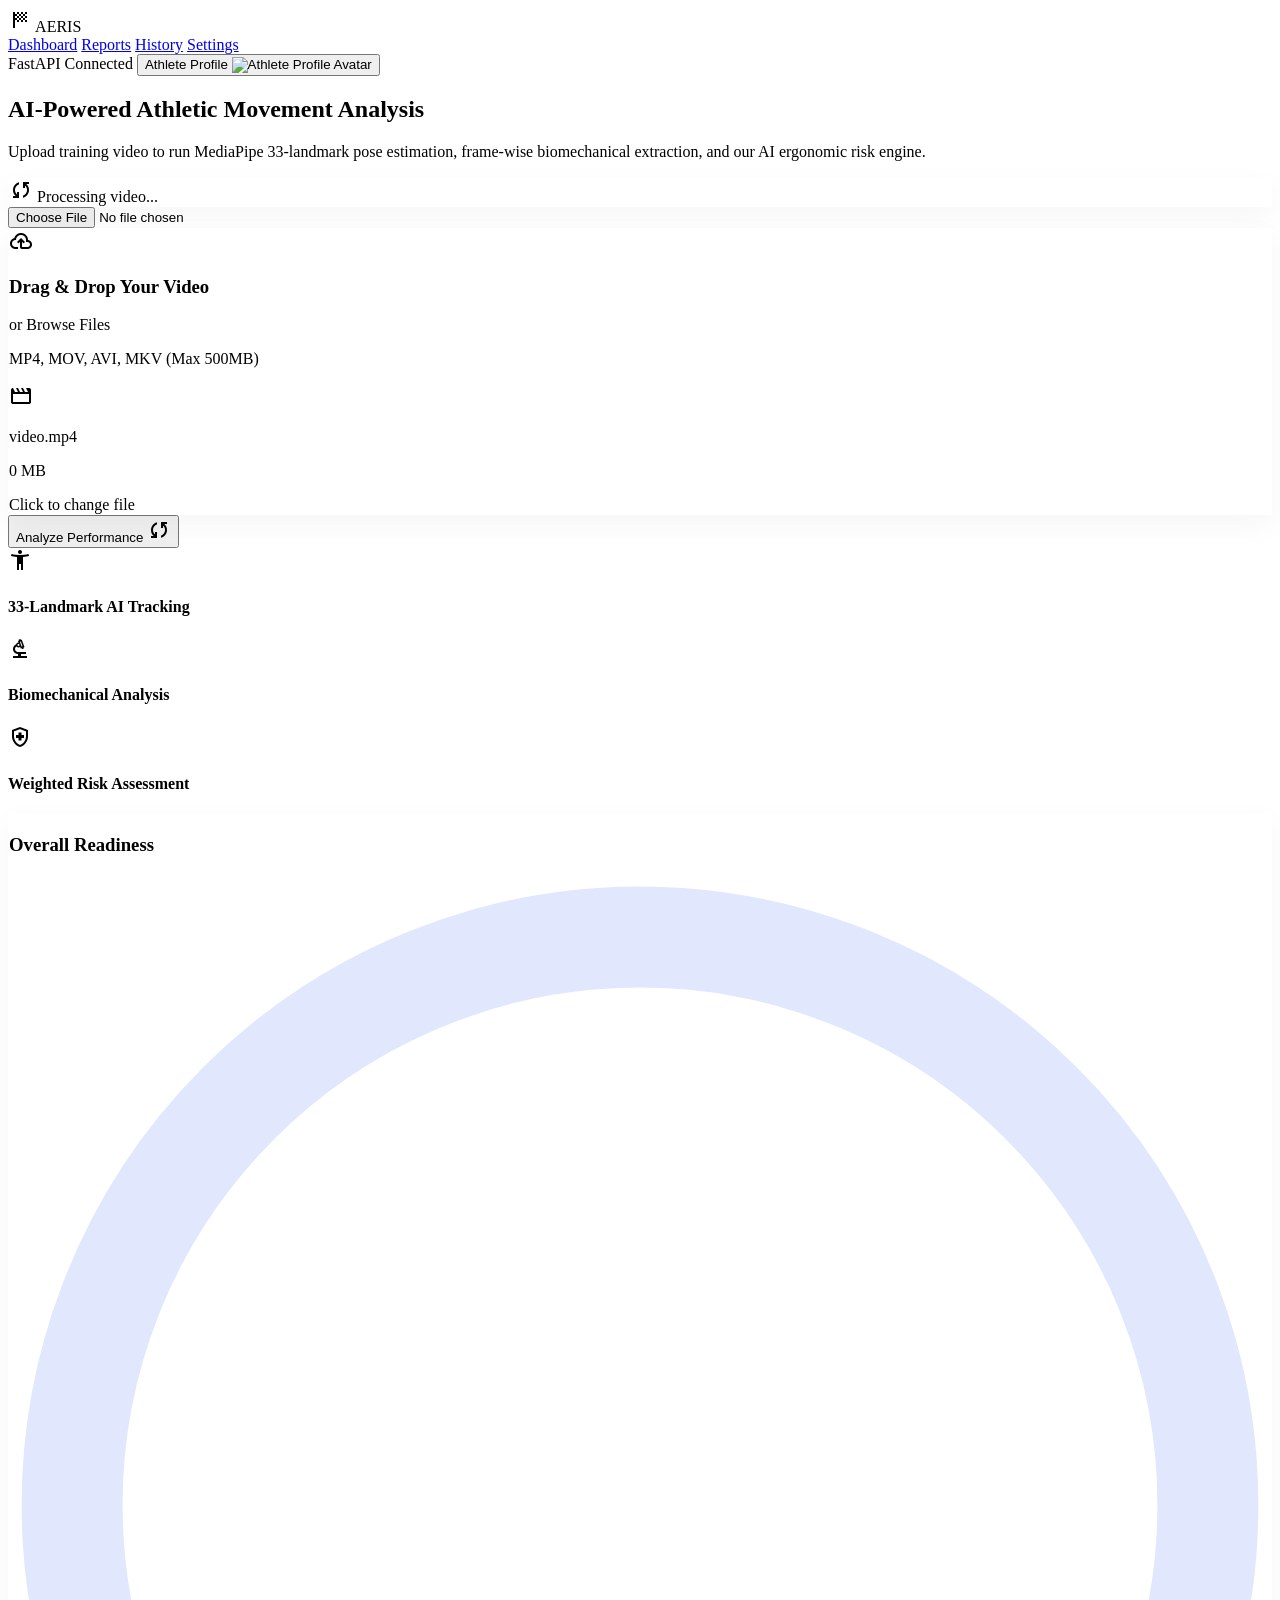
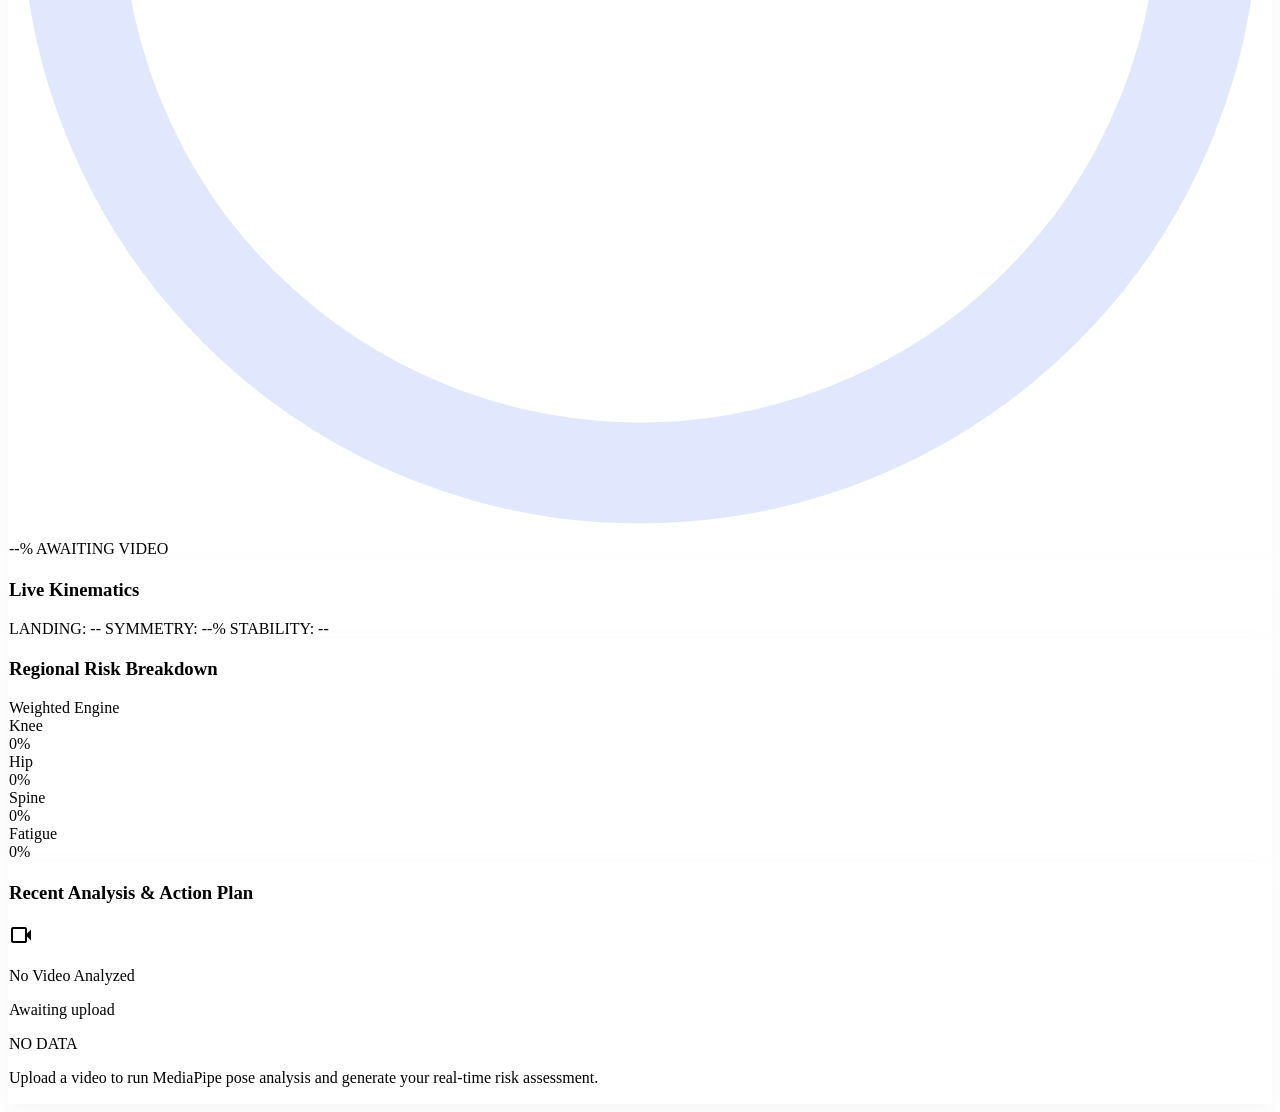
==== frontend/index.html @ d0298083 "Integrated Frontend" ====
<!DOCTYPE html>
<html lang="en">
<head>
    <meta charset="utf-8"/>
    <meta content="width=device-width, initial-scale=1.0" name="viewport"/>
    <title>AERIS | Athlete Performance Dashboard</title>
    <!-- Tailwind CSS with Forms & Container Queries -->
    <script src="https://cdn.tailwindcss.com?plugins=forms,container-queries"></script>
    <!-- Google Fonts: Plus Jakarta Sans & Inter -->
    <link href="https://fonts.googleapis.com/css2?family=Plus+Jakarta+Sans:wght@700;800&family=Inter:wght@400;500;700&display=swap" rel="stylesheet"/>
    <!-- Material Symbols -->
    <link href="https://fonts.googleapis.com/css2?family=Material+Symbols+Outlined:wght,FILL@100..700,0..1&display=swap" rel="stylesheet"/>
    <!-- Custom CSS -->
    <link rel="stylesheet" href="styles.css"/>

    <!-- Tailwind Config with Design System Tokens -->
    <script id="tailwind-config">
        tailwind.config = {
          darkMode: "class",
          theme: {
            extend: {
              "colors": {
                  "on-error-container": "#93000a",
                  "surface-bright": "#f9f9ff",
                  "tertiary-container": "#008644",
                  "on-primary-fixed": "#002109",
                  "on-secondary": "#ffffff",
                  "on-tertiary-fixed-variant": "#005227",
                  "on-primary-container": "#f7fff2",
                  "secondary-fixed-dim": "#4ae176",
                  "error": "#ba1a1a",
                  "tertiary-fixed": "#6dfe9c",
                  "on-secondary-container": "#007432",
                  "on-secondary-fixed": "#002109",
                  "primary": "#006b2c",
                  "error-container": "#ffdad6",
                  "on-surface-variant": "#3e4a3d",
                  "on-primary": "#ffffff",
                  "surface-variant": "#dce2f7",
                  "on-tertiary": "#ffffff",
                  "primary-container": "#00873a",
                  "surface": "#f9f9ff",
                  "surface-container": "#e9edff",
                  "primary-fixed-dim": "#62df7d",
                  "on-tertiary-container": "#f6fff3",
                  "on-primary-fixed-variant": "#005320",
                  "secondary-fixed": "#6bff8f",
                  "on-background": "#141b2b",
                  "outline": "#6e7b6c",
                  "tertiary-fixed-dim": "#4de082",
                  "surface-container-highest": "#dce2f7",
                  "surface-container-lowest": "#ffffff",
                  "surface-container-low": "#f1f3ff",
                  "primary-fixed": "#7ffc97",
                  "inverse-on-surface": "#edf0ff",
                  "secondary-container": "#6bff8f",
                  "on-tertiary-fixed": "#00210c",
                  "on-secondary-fixed-variant": "#005321",
                  "secondary": "#006e2f",
                  "surface-tint": "#006e2d",
                  "surface-dim": "#d3daef",
                  "on-surface": "#141b2b",
                  "inverse-surface": "#293040",
                  "background": "#f9f9ff",
                  "surface-container-high": "#e1e8fd",
                  "tertiary": "#006a34",
                  "inverse-primary": "#62df7d",
                  "outline-variant": "#bdcaba",
                  "on-error": "#ffffff",
                  "accent-soft": "#DCFCE7",
                  "primary-green": "#16A34A"
              },
              "borderRadius": {
                  "DEFAULT": "0.25rem",
                  "lg": "0.5rem",
                  "xl": "0.75rem",
                  "full": "9999px"
              },
              "spacing": {
                  "unit": "8px",
                  "container-max": "1440px",
                  "stack-sm": "12px",
                  "stack-lg": "40px",
                  "gutter": "24px",
                  "margin-mobile": "20px",
                  "stack-md": "24px",
                  "margin-desktop": "48px"
              },
              "fontFamily": {
                  "display-hero-mobile": ["Plus Jakarta Sans"],
                  "body-sm": ["Inter"],
                  "body-md": ["Inter"],
                  "body-lg": ["Inter"],
                  "display-hero": ["Plus Jakarta Sans"],
                  "headline-lg": ["Plus Jakarta Sans"],
                  "label-caps": ["Inter"],
                  "headline-md": ["Plus Jakarta Sans"]
              }
            }
          }
        }
    </script>
</head>
<body class="bg-surface-container-lowest text-on-surface font-body-md min-h-screen selection:bg-accent-soft selection:text-primary-green">

<!-- Top Navigation Bar -->
<nav class="docked full-width top-0 shadow-sm bg-surface-container-lowest dark:bg-inverse-surface shadow-[0_10px_30px_rgba(0,0,0,0.04)] hidden md:block border-b border-surface-container-low">
    <div class="flex justify-between items-center w-full px-margin-desktop py-4 max-w-container-max mx-auto">
        <div class="text-headline-md font-headline-md font-extrabold tracking-tighter text-primary flex items-center gap-2">
            <span class="material-symbols-outlined text-primary-green text-3xl">sports_score</span>
            AERIS
        </div>
        <div class="flex gap-stack-md font-body-md text-body-md">
            <a class="text-primary font-bold border-b-2 border-primary pb-1 transition-colors duration-200" href="#">Dashboard</a>
            <a class="text-on-surface-variant font-medium hover:text-primary transition-colors duration-200" href="#">Reports</a>
            <a class="text-on-surface-variant font-medium hover:text-primary transition-colors duration-200" href="#">History</a>
            <a class="text-on-surface-variant font-medium hover:text-primary transition-colors duration-200" href="#">Settings</a>
        </div>
        <div class="flex items-center gap-3">
            <span class="text-xs font-semibold text-emerald-700 bg-emerald-100 px-2.5 py-1 rounded-full flex items-center gap-1">
                <span class="w-2 h-2 rounded-full bg-emerald-500 animate-ping"></span>
                FastAPI Connected
            </span>
            <button class="flex items-center gap-2 hover:opacity-80 transition-opacity">
                <span class="text-primary font-body-md font-medium">Athlete Profile</span>
                <img alt="Athlete Profile Avatar" class="w-10 h-10 rounded-full object-cover border-2 border-surface-container-low shadow-sm" src="https://lh3.googleusercontent.com/aida-public/[base64]"/>
            </button>
        </div>
    </div>
</nav>

<!-- Main Content: Split Screen Layout -->
<main class="max-w-container-max mx-auto px-margin-mobile md:px-margin-desktop py-stack-lg md:py-12">
    <div class="flex flex-col lg:flex-row gap-gutter md:gap-12 items-start">
        
        <!-- Left Section: Upload & Actions (approx 45% width) -->
        <section class="w-full lg:w-[45%] flex flex-col gap-stack-md shrink-0">
            <!-- Hero Header -->
            <div class="flex flex-col gap-stack-sm mb-2">
                <h1 class="font-display-hero-mobile text-display-hero-mobile md:font-display-hero md:text-[42px] text-primary-green leading-tight">
                    AI-Powered Athletic Movement Analysis
                </h1>
                <p class="font-body-lg text-body-md text-on-surface-variant leading-relaxed opacity-90 max-w-xl">
                    Upload training video to run MediaPipe 33-landmark pose estimation, frame-wise biomechanical extraction, and our AI ergonomic risk engine.
                </p>
            </div>

            <!-- Status Banner (Hidden by default) -->
            <div id="statusBanner" class="hidden glass-card rounded-xl p-4 bg-emerald-50 border border-emerald-200 flex items-center gap-3">
                <span class="material-symbols-outlined text-primary-green animate-spin">sync</span>
                <span id="statusText" class="text-body-sm font-medium text-emerald-900">Processing video...</span>
            </div>

            <!-- Hidden File Input -->
            <input type="file" id="videoFileInput" accept=".mp4,.mov,.avi,.mkv,.wmv" class="hidden"/>

            <!-- Drag & Drop Upload Card -->
            <div id="dropzone" class="glass-card rounded-xl p-8 border-dashed border-2 border-outline-variant bg-surface hover:bg-surface-container-low transition-all group cursor-pointer flex flex-col items-center justify-center text-center gap-4 relative overflow-hidden">
                <div class="absolute inset-0 bg-gradient-to-br from-white/50 to-transparent opacity-0 group-hover:opacity-100 transition-opacity pointer-events-none"></div>
                <span class="material-symbols-outlined text-4xl text-primary opacity-70 group-hover:opacity-100 transition-opacity" data-icon="cloud_upload">cloud_upload</span>
                
                <div id="dropzonePrompt">
                    <h3 class="font-headline-md text-headline-md text-on-surface mb-1">Drag &amp; Drop Your Video</h3>
                    <p class="font-body-sm text-body-sm text-on-surface-variant">or <span class="text-primary-green font-medium underline underline-offset-2">Browse Files</span></p>
                    <p class="font-label-caps text-label-caps text-outline uppercase tracking-widest mt-3">MP4, MOV, AVI, MKV (Max 500MB)</p>
                </div>

                <div id="fileInfo" class="hidden flex flex-col items-center gap-1">
                    <span class="material-symbols-outlined text-3xl text-primary-green">movie</span>
                    <p id="fileNameDisplay" class="font-headline-md text-body-md font-bold text-on-surface text-emerald-800">video.mp4</p>
                    <p id="fileSizeDisplay" class="font-body-sm text-xs text-outline">0 MB</p>
                    <span class="text-xs text-primary-green font-medium underline mt-1">Click to change file</span>
                </div>
            </div>

            <!-- Primary Action Button -->
            <button id="analyzeBtn" class="w-full bg-primary-green text-on-primary py-4 px-8 rounded-full font-headline-md text-headline-md hover:bg-tertiary-container hover:shadow-[0_10px_20px_rgba(22,163,74,0.3)] transition-all duration-300 flex items-center justify-center gap-3 hover:-translate-y-0.5">
                <span id="analyzeBtnText">Analyze Performance</span>
                <span id="analyzeBtnIcon" class="material-symbols-outlined" data-icon="sync">sync</span>
            </button>

            <!-- Features Mini Bento -->
            <div class="grid grid-cols-1 sm:grid-cols-3 gap-4 mt-2">
                <div class="bg-surface rounded-lg p-4 border border-surface-container-low shadow-sm flex flex-col items-start gap-2 hover-lift">
                    <span class="material-symbols-outlined text-secondary bg-accent-soft p-2 rounded-md mb-1" data-icon="accessibility_new">accessibility_new</span>
                    <h4 class="font-body-sm text-xs font-bold text-on-surface leading-tight">33-Landmark AI Tracking</h4>
                </div>
                <div class="bg-surface rounded-lg p-4 border border-surface-container-low shadow-sm flex flex-col items-start gap-2 hover-lift">
                    <span class="material-symbols-outlined text-secondary bg-accent-soft p-2 rounded-md mb-1" data-icon="biotech">biotech</span>
                    <h4 class="font-body-sm text-xs font-bold text-on-surface leading-tight">Biomechanical Analysis</h4>
                </div>
                <div class="bg-surface rounded-lg p-4 border border-surface-container-low shadow-sm flex flex-col items-start gap-2 hover-lift">
                    <span class="material-symbols-outlined text-secondary bg-accent-soft p-2 rounded-md mb-1" data-icon="health_and_safety">health_and_safety</span>
                    <h4 class="font-body-sm text-xs font-bold text-on-surface leading-tight">Weighted Risk Assessment</h4>
                </div>
            </div>
        </section>

        <!-- Right Section: Analytics Composition (approx 55% width) -->
        <section class="w-full lg:w-[55%] flex flex-col gap-gutter">
            
            <!-- Bento Grid Layout for Analytics -->
            <div class="grid grid-cols-1 md:grid-cols-2 gap-gutter">
                
                <!-- Overall Performance Score -->
                <div class="glass-card rounded-xl p-8 hover-lift flex flex-col items-center justify-center relative min-h-[300px]">
                    <h3 class="font-body-lg text-body-lg font-medium text-on-surface absolute top-6 left-6">Overall Readiness</h3>
                    <div class="relative w-48 h-48 mt-8 flex items-center justify-center">
                        <!-- SVG Circle Gauge -->
                        <svg class="w-full h-full transform -rotate-90" viewBox="0 0 100 100">
                            <circle cx="50" cy="50" fill="none" r="45" stroke="var(--surface-container-high, #e1e8fd)" stroke-linecap="round" stroke-width="8"></circle>
                            <circle id="gaugeCircle" class="gauge-circle transition-all duration-1000" cx="50" cy="50" fill="none" r="45" stroke="#CBD5E1" stroke-dasharray="283" stroke-dashoffset="283" stroke-linecap="round" stroke-width="8"></circle>
                        </svg>
                        <div class="absolute inset-0 flex flex-col items-center justify-center">
                            <span id="readinessValue" class="font-headline-lg text-headline-lg text-on-surface">--<span class="text-body-md text-outline">%</span></span>
                            <span id="readinessBadge" class="font-label-caps text-label-caps text-slate-500 bg-slate-100 px-3 py-1 rounded-full mt-2">AWAITING VIDEO</span>
                        </div>
                    </div>
                </div>

                <!-- Pose Preview Card -->
                <div class="glass-card rounded-xl p-6 hover-lift relative overflow-hidden min-h-[300px] flex flex-col">
                    <h3 class="font-body-lg text-body-lg font-medium text-on-surface mb-4 z-10">Live Kinematics</h3>
                    <div class="flex-grow rounded-lg overflow-hidden relative bg-surface-variant flex items-center justify-center">
                        <div class="absolute inset-0 bg-cover bg-center opacity-80 mix-blend-multiply" style="background-image: url('https://lh3.googleusercontent.com/aida-public/[base64]')"></div>
                        <div class="absolute bottom-4 left-4 flex flex-wrap gap-2">
                            <span id="kinematicMetric1" class="bg-white/90 backdrop-blur-sm text-xs font-bold text-on-surface px-2 py-1 rounded shadow-sm">LANDING: --</span>
                            <span id="kinematicMetric2" class="bg-white/90 backdrop-blur-sm text-xs font-bold text-on-surface px-2 py-1 rounded shadow-sm">SYMMETRY: --%</span>
                            <span id="kinematicMetric3" class="bg-white/90 backdrop-blur-sm text-xs font-bold text-on-surface px-2 py-1 rounded shadow-sm">STABILITY: --</span>
                        </div>
                    </div>
                </div>

                <!-- Body Risk Breakdown (Spans 2 columns) -->
                <div class="glass-card rounded-xl p-8 hover-lift md:col-span-2">
                    <div class="flex justify-between items-center mb-6">
                        <h3 class="font-body-lg text-body-lg font-medium text-on-surface">Regional Risk Breakdown</h3>
                        <span class="text-xs font-medium text-outline uppercase tracking-wider">Weighted Engine</span>
                    </div>
                    <div class="flex flex-col gap-4">
                        <!-- Knee Progress Bar -->
                        <div class="flex items-center gap-4">
                            <span class="w-16 font-body-sm text-body-sm text-on-surface-variant text-right">Knee</span>
                            <div class="flex-grow h-2 bg-surface-container-high rounded-full overflow-hidden">
                                <div id="kneeBar" class="h-full bg-slate-300 transition-all duration-700 w-[0%] rounded-full"></div>
                            </div>
                            <span id="kneeVal" class="w-12 font-body-sm text-body-sm text-on-surface font-medium">0%</span>
                        </div>
                        <!-- Hip Progress Bar -->
                        <div class="flex items-center gap-4">
                            <span class="w-16 font-body-sm text-body-sm text-on-surface-variant text-right">Hip</span>
                            <div class="flex-grow h-2 bg-surface-container-high rounded-full overflow-hidden">
                                <div id="hipBar" class="h-full bg-slate-300 transition-all duration-700 w-[0%] rounded-full"></div>
                            </div>
                            <span id="hipVal" class="w-12 font-body-sm text-body-sm text-on-surface font-medium">0%</span>
                        </div>
                        <!-- Spine Progress Bar -->
                        <div class="flex items-center gap-4">
                            <span class="w-16 font-body-sm text-body-sm text-on-surface-variant text-right">Spine</span>
                            <div class="flex-grow h-2 bg-surface-container-high rounded-full overflow-hidden">
                                <div id="spineBar" class="h-full bg-slate-300 transition-all duration-700 w-[0%] rounded-full"></div>
                            </div>
                            <span id="spineVal" class="w-12 font-body-sm text-body-sm text-on-surface font-medium">0%</span>
                        </div>
                        <!-- Fatigue Progress Bar -->
                        <div class="flex items-center gap-4">
                            <span class="w-16 font-body-sm text-body-sm text-on-surface-variant text-right">Fatigue</span>
                            <div class="flex-grow h-2 bg-surface-container-high rounded-full overflow-hidden">
                                <div id="fatigueBar" class="h-full bg-slate-300 transition-all duration-700 w-[0%] rounded-full"></div>
                            </div>
                            <span id="fatigueVal" class="w-12 font-body-sm text-body-sm text-on-surface font-medium">0%</span>
                        </div>
                    </div>
                </div>

                <!-- Recent Analysis & Alerts (Spans 2 columns) -->
                <div class="glass-card rounded-xl p-6 hover-lift md:col-span-2">
                    <h3 class="font-body-md text-body-md font-medium text-on-surface mb-3">Recent Analysis &amp; Action Plan</h3>
                    
                    <div id="recentSessionCard" class="hidden bg-surface rounded-lg p-4 border border-surface-container-low flex justify-between items-center group hover:bg-surface-container-low transition-colors mb-4">
                        <div class="flex items-center gap-4">
                            <div class="w-10 h-10 rounded-full bg-accent-soft flex items-center justify-center text-primary-green">
                                <span class="material-symbols-outlined" data-icon="videocam">videocam</span>
                            </div>
                            <div>
                                <p id="recentSessionName" class="font-body-md text-body-md font-medium text-on-surface">No Video Analyzed</p>
                                <p id="recentSessionTime" class="font-body-sm text-body-sm text-outline">Awaiting upload</p>
                            </div>
                        </div>
                        <div class="flex items-center gap-3">
                            <span id="recentSessionBadge" class="font-label-caps text-label-caps bg-slate-100 text-slate-600 px-3 py-1 rounded-full uppercase">NO DATA</span>
                        </div>
                    </div>

                    <!-- Dynamic Alerts & Recommendations List Container -->
                    <div id="recommendationsContainer">
                        <p class="text-body-sm text-outline italic">Upload a video to run MediaPipe pose analysis and generate your real-time risk assessment.</p>
                    </div>
                </div>

            </div>
        </section>

    </div>
</main>

<!-- Main Controller Script -->
<script src="app.js"></script>

</body>
</html>
---- frontend/styles.css ----
/* AERIS Frontend Custom Styles */

.glass-card {
    background: rgba(255, 255, 255, 0.95);
    backdrop-filter: blur(10px);
    border: 1px solid rgba(255, 255, 255, 0.2);
    box-shadow: 0 10px 30px rgba(0, 0, 0, 0.04);
}

.bento-grid {
    display: grid;
    grid-template-columns: repeat(auto-fit, minmax(300px, 1fr));
    gap: 24px;
}

.hover-lift {
    transition: transform 0.3s cubic-bezier(0.4, 0, 0.2, 1), box-shadow 0.3s cubic-bezier(0.4, 0, 0.2, 1);
}

.hover-lift:hover {
    transform: translateY(-4px);
    box-shadow: 0 15px 40px rgba(0, 0, 0, 0.08);
    border: 1px solid var(--accent-soft, #DCFCE7);
}

/* Custom gauge animation */
.gauge-circle {
    transition: stroke-dashoffset 1s ease-in-out, stroke 0.5s ease;
}

/* Pulse animation for active processing */
@keyframes pulse-glow {
    0%, 100% { opacity: 0.6; }
    50% { opacity: 1; }
}

.processing-pulse {
    animation: pulse-glow 1.5s infinite ease-in-out;
}
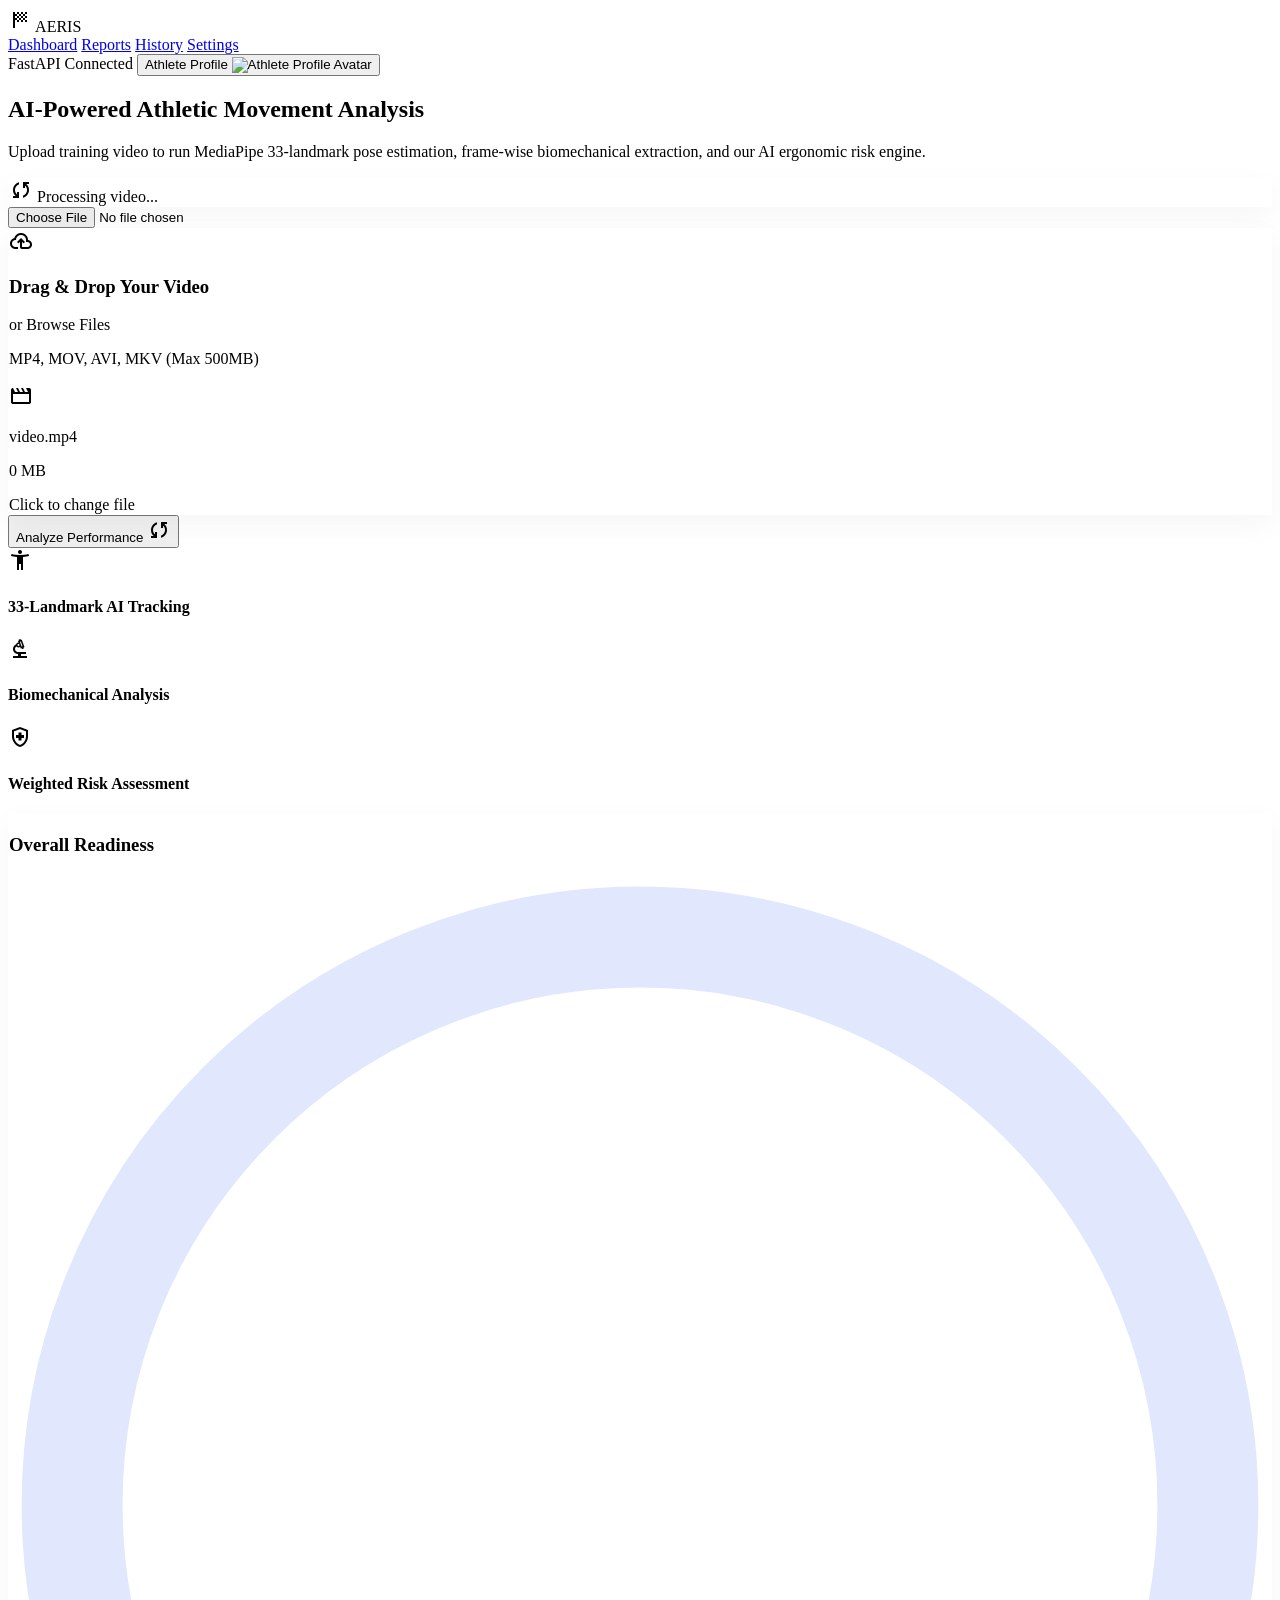
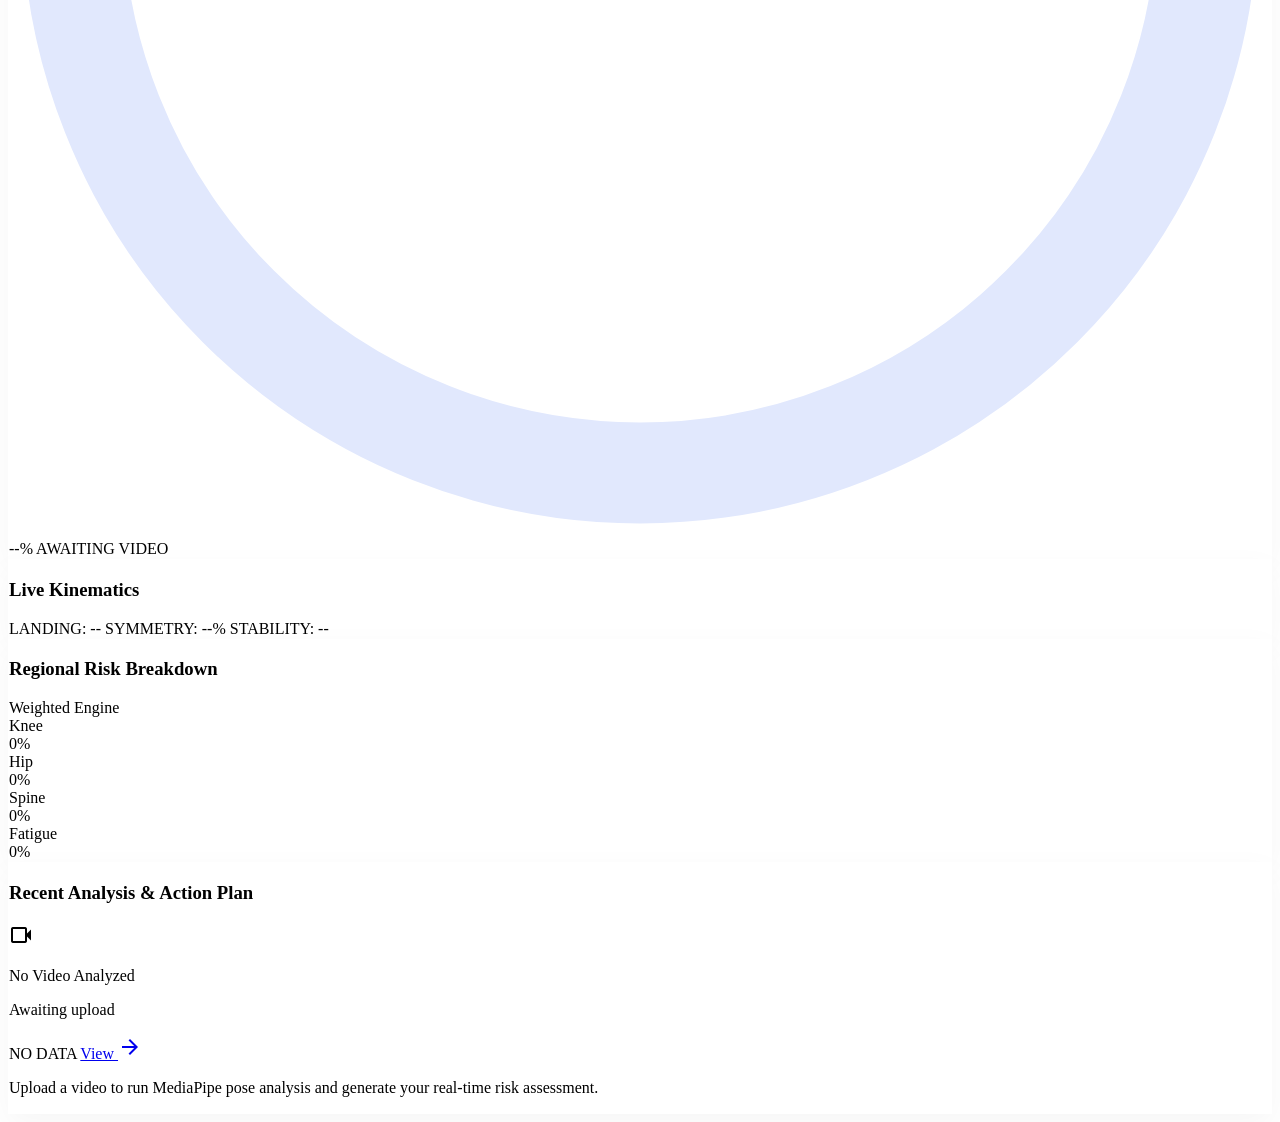
==== commit edae5191: "Developed reports section and improved main dashboard" ====
--- a/frontend/index.html
+++ b/frontend/index.html
@@ -1,311 +1,402 @@
 <!DOCTYPE html>
 <html lang="en">
+
 <head>
-    <meta charset="utf-8"/>
-    <meta content="width=device-width, initial-scale=1.0" name="viewport"/>
+    <meta charset="utf-8" />
+    <meta content="width=device-width, initial-scale=1.0" name="viewport" />
     <title>AERIS | Athlete Performance Dashboard</title>
     <!-- Tailwind CSS with Forms & Container Queries -->
     <script src="https://cdn.tailwindcss.com?plugins=forms,container-queries"></script>
     <!-- Google Fonts: Plus Jakarta Sans & Inter -->
-    <link href="https://fonts.googleapis.com/css2?family=Plus+Jakarta+Sans:wght@700;800&family=Inter:wght@400;500;700&display=swap" rel="stylesheet"/>
+    <link
+        href="https://fonts.googleapis.com/css2?family=Plus+Jakarta+Sans:wght@700;800&family=Inter:wght@400;500;700&display=swap"
+        rel="stylesheet" />
     <!-- Material Symbols -->
-    <link href="https://fonts.googleapis.com/css2?family=Material+Symbols+Outlined:wght,FILL@100..700,0..1&display=swap" rel="stylesheet"/>
+    <link href="https://fonts.googleapis.com/css2?family=Material+Symbols+Outlined:wght,FILL@100..700,0..1&display=swap"
+        rel="stylesheet" />
     <!-- Custom CSS -->
-    <link rel="stylesheet" href="styles.css"/>
+    <link rel="stylesheet" href="styles.css" />
 
     <!-- Tailwind Config with Design System Tokens -->
     <script id="tailwind-config">
         tailwind.config = {
-          darkMode: "class",
-          theme: {
-            extend: {
-              "colors": {
-                  "on-error-container": "#93000a",
-                  "surface-bright": "#f9f9ff",
-                  "tertiary-container": "#008644",
-                  "on-primary-fixed": "#002109",
-                  "on-secondary": "#ffffff",
-                  "on-tertiary-fixed-variant": "#005227",
-                  "on-primary-container": "#f7fff2",
-                  "secondary-fixed-dim": "#4ae176",
-                  "error": "#ba1a1a",
-                  "tertiary-fixed": "#6dfe9c",
-                  "on-secondary-container": "#007432",
-                  "on-secondary-fixed": "#002109",
-                  "primary": "#006b2c",
-                  "error-container": "#ffdad6",
-                  "on-surface-variant": "#3e4a3d",
-                  "on-primary": "#ffffff",
-                  "surface-variant": "#dce2f7",
-                  "on-tertiary": "#ffffff",
-                  "primary-container": "#00873a",
-                  "surface": "#f9f9ff",
-                  "surface-container": "#e9edff",
-                  "primary-fixed-dim": "#62df7d",
-                  "on-tertiary-container": "#f6fff3",
-                  "on-primary-fixed-variant": "#005320",
-                  "secondary-fixed": "#6bff8f",
-                  "on-background": "#141b2b",
-                  "outline": "#6e7b6c",
-                  "tertiary-fixed-dim": "#4de082",
-                  "surface-container-highest": "#dce2f7",
-                  "surface-container-lowest": "#ffffff",
-                  "surface-container-low": "#f1f3ff",
-                  "primary-fixed": "#7ffc97",
-                  "inverse-on-surface": "#edf0ff",
-                  "secondary-container": "#6bff8f",
-                  "on-tertiary-fixed": "#00210c",
-                  "on-secondary-fixed-variant": "#005321",
-                  "secondary": "#006e2f",
-                  "surface-tint": "#006e2d",
-                  "surface-dim": "#d3daef",
-                  "on-surface": "#141b2b",
-                  "inverse-surface": "#293040",
-                  "background": "#f9f9ff",
-                  "surface-container-high": "#e1e8fd",
-                  "tertiary": "#006a34",
-                  "inverse-primary": "#62df7d",
-                  "outline-variant": "#bdcaba",
-                  "on-error": "#ffffff",
-                  "accent-soft": "#DCFCE7",
-                  "primary-green": "#16A34A"
-              },
-              "borderRadius": {
-                  "DEFAULT": "0.25rem",
-                  "lg": "0.5rem",
-                  "xl": "0.75rem",
-                  "full": "9999px"
-              },
-              "spacing": {
-                  "unit": "8px",
-                  "container-max": "1440px",
-                  "stack-sm": "12px",
-                  "stack-lg": "40px",
-                  "gutter": "24px",
-                  "margin-mobile": "20px",
-                  "stack-md": "24px",
-                  "margin-desktop": "48px"
-              },
-              "fontFamily": {
-                  "display-hero-mobile": ["Plus Jakarta Sans"],
-                  "body-sm": ["Inter"],
-                  "body-md": ["Inter"],
-                  "body-lg": ["Inter"],
-                  "display-hero": ["Plus Jakarta Sans"],
-                  "headline-lg": ["Plus Jakarta Sans"],
-                  "label-caps": ["Inter"],
-                  "headline-md": ["Plus Jakarta Sans"]
-              }
+            darkMode: "class",
+            theme: {
+                extend: {
+                    "colors": {
+                        "on-error-container": "#93000a",
+                        "surface-bright": "#f9f9ff",
+                        "tertiary-container": "#008644",
+                        "on-primary-fixed": "#002109",
+                        "on-secondary": "#ffffff",
+                        "on-tertiary-fixed-variant": "#005227",
+                        "on-primary-container": "#f7fff2",
+                        "secondary-fixed-dim": "#4ae176",
+                        "error": "#ba1a1a",
+                        "tertiary-fixed": "#6dfe9c",
+                        "on-secondary-container": "#007432",
+                        "on-secondary-fixed": "#002109",
+                        "primary": "#006b2c",
+                        "error-container": "#ffdad6",
+                        "on-surface-variant": "#3e4a3d",
+                        "on-primary": "#ffffff",
+                        "surface-variant": "#dce2f7",
+                        "on-tertiary": "#ffffff",
+                        "primary-container": "#00873a",
+                        "surface": "#f9f9ff",
+                        "surface-container": "#e9edff",
+                        "primary-fixed-dim": "#62df7d",
+                        "on-tertiary-container": "#f6fff3",
+                        "on-primary-fixed-variant": "#005320",
+                        "secondary-fixed": "#6bff8f",
+                        "on-background": "#141b2b",
+                        "outline": "#6e7b6c",
+                        "tertiary-fixed-dim": "#4de082",
+                        "surface-container-highest": "#dce2f7",
+                        "surface-container-lowest": "#ffffff",
+                        "surface-container-low": "#f1f3ff",
+                        "primary-fixed": "#7ffc97",
+                        "inverse-on-surface": "#edf0ff",
+                        "secondary-container": "#6bff8f",
+                        "on-tertiary-fixed": "#00210c",
+                        "on-secondary-fixed-variant": "#005321",
+                        "secondary": "#006e2f",
+                        "surface-tint": "#006e2d",
+                        "surface-dim": "#d3daef",
+                        "on-surface": "#141b2b",
+                        "inverse-surface": "#293040",
+                        "background": "#f9f9ff",
+                        "surface-container-high": "#e1e8fd",
+                        "tertiary": "#006a34",
+                        "inverse-primary": "#62df7d",
+                        "outline-variant": "#bdcaba",
+                        "on-error": "#ffffff",
+                        "accent-soft": "#DCFCE7",
+                        "primary-green": "#16A34A"
+                    },
+                    "borderRadius": {
+                        "DEFAULT": "0.25rem",
+                        "lg": "0.5rem",
+                        "xl": "0.75rem",
+                        "full": "9999px"
+                    },
+                    "spacing": {
+                        "unit": "8px",
+                        "container-max": "1440px",
+                        "stack-sm": "12px",
+                        "stack-lg": "40px",
+                        "gutter": "24px",
+                        "margin-mobile": "20px",
+                        "stack-md": "24px",
+                        "margin-desktop": "48px"
+                    },
+                    "fontFamily": {
+                        "display-hero-mobile": ["Plus Jakarta Sans"],
+                        "body-sm": ["Inter"],
+                        "body-md": ["Inter"],
+                        "body-lg": ["Inter"],
+                        "display-hero": ["Plus Jakarta Sans"],
+                        "headline-lg": ["Plus Jakarta Sans"],
+                        "label-caps": ["Inter"],
+                        "headline-md": ["Plus Jakarta Sans"]
+                    }
+                }
             }
-          }
         }
     </script>
 </head>
-<body class="bg-surface-container-lowest text-on-surface font-body-md min-h-screen selection:bg-accent-soft selection:text-primary-green">
-
-<!-- Top Navigation Bar -->
-<nav class="docked full-width top-0 shadow-sm bg-surface-container-lowest dark:bg-inverse-surface shadow-[0_10px_30px_rgba(0,0,0,0.04)] hidden md:block border-b border-surface-container-low">
-    <div class="flex justify-between items-center w-full px-margin-desktop py-4 max-w-container-max mx-auto">
-        <div class="text-headline-md font-headline-md font-extrabold tracking-tighter text-primary flex items-center gap-2">
-            <span class="material-symbols-outlined text-primary-green text-3xl">sports_score</span>
-            AERIS
+
+<body
+    class="bg-surface-container-lowest text-on-surface font-body-md min-h-screen selection:bg-accent-soft selection:text-primary-green">
+
+    <!-- Top Navigation Bar -->
+    <nav
+        class="docked full-width top-0 shadow-sm bg-surface-container-lowest dark:bg-inverse-surface shadow-[0_10px_30px_rgba(0,0,0,0.04)] hidden md:block border-b border-surface-container-low">
+        <div class="flex justify-between items-center w-full px-margin-desktop py-4 max-w-container-max mx-auto">
+            <div
+                class="text-headline-md font-headline-md font-extrabold tracking-tighter text-primary flex items-center gap-2">
+                <span class="material-symbols-outlined text-primary-green text-3xl">sports_score</span>
+                AERIS
+            </div>
+            <div class="flex gap-stack-md font-body-md text-body-md">
+                <a class="text-primary font-bold border-b-2 border-primary pb-1 transition-colors duration-200"
+                    href="index.html">Dashboard</a>
+                <a class="text-on-surface-variant font-medium hover:text-primary transition-colors duration-200"
+                    href="reports.html">Reports</a>
+                <a class="text-on-surface-variant font-medium hover:text-primary transition-colors duration-200"
+                    href="#">History</a>
+                <a class="text-on-surface-variant font-medium hover:text-primary transition-colors duration-200"
+                    href="#">Settings</a>
+            </div>
+            <div class="flex items-center gap-3">
+                <span
+                    class="text-xs font-semibold text-emerald-700 bg-emerald-100 px-2.5 py-1 rounded-full flex items-center gap-1">
+                    <span class="w-2 h-2 rounded-full bg-emerald-500 animate-ping"></span>
+                    FastAPI Connected
+                </span>
+                <button class="flex items-center gap-2 hover:opacity-80 transition-opacity">
+                    <span class="text-primary font-body-md font-medium">Athlete Profile</span>
+                    <img alt="Athlete Profile Avatar"
+                        class="w-10 h-10 rounded-full object-cover border-2 border-surface-container-low shadow-sm"
+                        src="https://lh3.googleusercontent.com/aida-public/[base64]" />
+                </button>
+            </div>
         </div>
-        <div class="flex gap-stack-md font-body-md text-body-md">
-            <a class="text-primary font-bold border-b-2 border-primary pb-1 transition-colors duration-200" href="#">Dashboard</a>
-            <a class="text-on-surface-variant font-medium hover:text-primary transition-colors duration-200" href="#">Reports</a>
-            <a class="text-on-surface-variant font-medium hover:text-primary transition-colors duration-200" href="#">History</a>
-            <a class="text-on-surface-variant font-medium hover:text-primary transition-colors duration-200" href="#">Settings</a>
+    </nav>
+
+    <!-- Main Content: Split Screen Layout -->
+    <main class="max-w-container-max mx-auto px-margin-mobile md:px-margin-desktop py-stack-lg md:py-12">
+        <div class="flex flex-col lg:flex-row gap-gutter md:gap-12 items-start">
+
+            <!-- Left Section: Upload & Actions (approx 45% width) -->
+            <section class="w-full lg:w-[45%] flex flex-col gap-stack-md shrink-0">
+                <!-- Hero Header -->
+                <div class="flex flex-col gap-stack-sm mb-2">
+                    <h1
+                        class="font-display-hero-mobile text-display-hero-mobile md:font-display-hero md:text-[42px] text-primary-green leading-tight">
+                        AI-Powered Athletic Movement Analysis
+                    </h1>
+                    <p class="font-body-lg text-body-md text-on-surface-variant leading-relaxed opacity-90 max-w-xl">
+                        Upload training video to run MediaPipe 33-landmark pose estimation, frame-wise biomechanical
+                        extraction, and our AI ergonomic risk engine.
+                    </p>
+                </div>
+
+                <!-- Status Banner (Hidden by default) -->
+                <div id="statusBanner"
+                    class="hidden glass-card rounded-xl p-4 bg-emerald-50 border border-emerald-200 flex items-center gap-3">
+                    <span class="material-symbols-outlined text-primary-green animate-spin">sync</span>
+                    <span id="statusText" class="text-body-sm font-medium text-emerald-900">Processing video...</span>
+                </div>
+
+                <!-- Hidden File Input -->
+                <input type="file" id="videoFileInput" accept=".mp4,.mov,.avi,.mkv,.wmv" class="hidden" />
+
+                <!-- Drag & Drop Upload Card -->
+                <div id="dropzone"
+                    class="glass-card rounded-xl p-8 border-dashed border-2 border-outline-variant bg-surface hover:bg-surface-container-low transition-all group cursor-pointer flex flex-col items-center justify-center text-center gap-4 relative overflow-hidden">
+                    <div
+                        class="absolute inset-0 bg-gradient-to-br from-white/50 to-transparent opacity-0 group-hover:opacity-100 transition-opacity pointer-events-none">
+                    </div>
+                    <span
+                        class="material-symbols-outlined text-4xl text-primary opacity-70 group-hover:opacity-100 transition-opacity"
+                        data-icon="cloud_upload">cloud_upload</span>
+
+                    <div id="dropzonePrompt">
+                        <h3 class="font-headline-md text-headline-md text-on-surface mb-1">Drag &amp; Drop Your Video
+                        </h3>
+                        <p class="font-body-sm text-body-sm text-on-surface-variant">or <span
+                                class="text-primary-green font-medium underline underline-offset-2">Browse Files</span>
+                        </p>
+                        <p class="font-label-caps text-label-caps text-outline uppercase tracking-widest mt-3">MP4, MOV,
+                            AVI, MKV (Max 500MB)</p>
+                    </div>
+
+                    <div id="fileInfo" class="hidden flex flex-col items-center gap-1">
+                        <span class="material-symbols-outlined text-3xl text-primary-green">movie</span>
+                        <p id="fileNameDisplay"
+                            class="font-headline-md text-body-md font-bold text-on-surface text-emerald-800">video.mp4
+                        </p>
+                        <p id="fileSizeDisplay" class="font-body-sm text-xs text-outline">0 MB</p>
+                        <span class="text-xs text-primary-green font-medium underline mt-1">Click to change file</span>
+                    </div>
+                </div>
+
+                <!-- Primary Action Button -->
+                <button id="analyzeBtn"
+                    class="w-full bg-primary-green text-on-primary py-4 px-8 rounded-full font-headline-md text-headline-md hover:bg-tertiary-container hover:shadow-[0_10px_20px_rgba(22,163,74,0.3)] transition-all duration-300 flex items-center justify-center gap-3 hover:-translate-y-0.5">
+                    <span id="analyzeBtnText">Analyze Performance</span>
+                    <span id="analyzeBtnIcon" class="material-symbols-outlined" data-icon="sync">sync</span>
+                </button>
+
+                <!-- Features Mini Bento -->
+                <div class="grid grid-cols-1 sm:grid-cols-3 gap-4 mt-2">
+                    <div
+                        class="bg-surface rounded-lg p-4 border border-surface-container-low shadow-sm flex flex-col items-start gap-2 hover-lift">
+                        <span class="material-symbols-outlined text-secondary bg-accent-soft p-2 rounded-md mb-1"
+                            data-icon="accessibility_new">accessibility_new</span>
+                        <h4 class="font-body-sm text-xs font-bold text-on-surface leading-tight">33-Landmark AI Tracking
+                        </h4>
+                    </div>
+                    <div
+                        class="bg-surface rounded-lg p-4 border border-surface-container-low shadow-sm flex flex-col items-start gap-2 hover-lift">
+                        <span class="material-symbols-outlined text-secondary bg-accent-soft p-2 rounded-md mb-1"
+                            data-icon="biotech">biotech</span>
+                        <h4 class="font-body-sm text-xs font-bold text-on-surface leading-tight">Biomechanical Analysis
+                        </h4>
+                    </div>
+                    <div
+                        class="bg-surface rounded-lg p-4 border border-surface-container-low shadow-sm flex flex-col items-start gap-2 hover-lift">
+                        <span class="material-symbols-outlined text-secondary bg-accent-soft p-2 rounded-md mb-1"
+                            data-icon="health_and_safety">health_and_safety</span>
+                        <h4 class="font-body-sm text-xs font-bold text-on-surface leading-tight">Weighted Risk
+                            Assessment</h4>
+                    </div>
+                </div>
+            </section>
+
+            <!-- Right Section: Analytics Composition (approx 55% width) -->
+            <section class="w-full lg:w-[55%] flex flex-col gap-gutter">
+
+                <!-- Bento Grid Layout for Analytics -->
+                <div class="grid grid-cols-1 md:grid-cols-2 gap-gutter">
+
+                    <!-- Overall Performance Score -->
+                    <div
+                        class="glass-card rounded-xl p-8 hover-lift flex flex-col items-center justify-center relative min-h-[300px]">
+                        <h3 class="font-body-lg text-body-lg font-medium text-on-surface absolute top-6 left-6">Overall
+                            Readiness</h3>
+                        <div class="relative w-48 h-48 mt-8 flex items-center justify-center">
+                            <!-- SVG Circle Gauge -->
+                            <svg class="w-full h-full transform -rotate-90" viewBox="0 0 100 100">
+                                <circle cx="50" cy="50" fill="none" r="45"
+                                    stroke="var(--surface-container-high, #e1e8fd)" stroke-linecap="round"
+                                    stroke-width="8"></circle>
+                                <circle id="gaugeCircle" class="gauge-circle transition-all duration-1000" cx="50"
+                                    cy="50" fill="none" r="45" stroke="#CBD5E1" stroke-dasharray="283"
+                                    stroke-dashoffset="283" stroke-linecap="round" stroke-width="8"></circle>
+                            </svg>
+                            <div class="absolute inset-0 flex flex-col items-center justify-center">
+                                <span id="readinessValue"
+                                    class="font-headline-lg text-headline-lg text-on-surface">--<span
+                                        class="text-body-md text-outline">%</span></span>
+                                <span id="readinessBadge"
+                                    class="font-label-caps text-label-caps text-slate-500 bg-slate-100 px-3 py-1 rounded-full mt-2">AWAITING
+                                    VIDEO</span>
+                            </div>
+                        </div>
+                    </div>
+
+                    <!-- Pose Preview Card -->
+                    <div
+                        class="glass-card rounded-xl p-6 hover-lift relative overflow-hidden min-h-[300px] flex flex-col">
+                        <h3 class="font-body-lg text-body-lg font-medium text-on-surface mb-4 z-10">Live Kinematics</h3>
+                        <div
+                            class="flex-grow rounded-lg overflow-hidden relative bg-surface-variant flex items-center justify-center">
+                            <div class="absolute inset-0 bg-cover bg-center opacity-80 mix-blend-multiply"
+                                style="background-image: url('https://lh3.googleusercontent.com/aida-public/[base64]')">
+                            </div>
+                            <div class="absolute bottom-4 left-4 flex flex-wrap gap-2">
+                                <span id="kinematicMetric1"
+                                    class="bg-white/90 backdrop-blur-sm text-xs font-bold text-on-surface px-2 py-1 rounded shadow-sm">LANDING:
+                                    --</span>
+                                <span id="kinematicMetric2"
+                                    class="bg-white/90 backdrop-blur-sm text-xs font-bold text-on-surface px-2 py-1 rounded shadow-sm">SYMMETRY:
+                                    --%</span>
+                                <span id="kinematicMetric3"
+                                    class="bg-white/90 backdrop-blur-sm text-xs font-bold text-on-surface px-2 py-1 rounded shadow-sm">STABILITY:
+                                    --</span>
+                            </div>
+                        </div>
+                    </div>
+
+                    <!-- Body Risk Breakdown (Spans 2 columns) -->
+                    <div class="glass-card rounded-xl p-8 hover-lift md:col-span-2">
+                        <div class="flex justify-between items-center mb-6">
+                            <h3 class="font-body-lg text-body-lg font-medium text-on-surface">Regional Risk Breakdown
+                            </h3>
+                            <span class="text-xs font-medium text-outline uppercase tracking-wider">Weighted
+                                Engine</span>
+                        </div>
+                        <div class="flex flex-col gap-4">
+                            <!-- Knee Progress Bar -->
+                            <div class="flex items-center gap-4">
+                                <span
+                                    class="w-16 font-body-sm text-body-sm text-on-surface-variant text-right">Knee</span>
+                                <div class="flex-grow h-2 bg-surface-container-high rounded-full overflow-hidden">
+                                    <div id="kneeBar"
+                                        class="h-full bg-slate-300 transition-all duration-700 w-[0%] rounded-full">
+                                    </div>
+                                </div>
+                                <span id="kneeVal"
+                                    class="w-12 font-body-sm text-body-sm text-on-surface font-medium">0%</span>
+                            </div>
+                            <!-- Hip Progress Bar -->
+                            <div class="flex items-center gap-4">
+                                <span
+                                    class="w-16 font-body-sm text-body-sm text-on-surface-variant text-right">Hip</span>
+                                <div class="flex-grow h-2 bg-surface-container-high rounded-full overflow-hidden">
+                                    <div id="hipBar"
+                                        class="h-full bg-slate-300 transition-all duration-700 w-[0%] rounded-full">
+                                    </div>
+                                </div>
+                                <span id="hipVal"
+                                    class="w-12 font-body-sm text-body-sm text-on-surface font-medium">0%</span>
+                            </div>
+                            <!-- Spine Progress Bar -->
+                            <div class="flex items-center gap-4">
+                                <span
+                                    class="w-16 font-body-sm text-body-sm text-on-surface-variant text-right">Spine</span>
+                                <div class="flex-grow h-2 bg-surface-container-high rounded-full overflow-hidden">
+                                    <div id="spineBar"
+                                        class="h-full bg-slate-300 transition-all duration-700 w-[0%] rounded-full">
+                                    </div>
+                                </div>
+                                <span id="spineVal"
+                                    class="w-12 font-body-sm text-body-sm text-on-surface font-medium">0%</span>
+                            </div>
+                            <!-- Fatigue Progress Bar -->
+                            <div class="flex items-center gap-4">
+                                <span
+                                    class="w-16 font-body-sm text-body-sm text-on-surface-variant text-right">Fatigue</span>
+                                <div class="flex-grow h-2 bg-surface-container-high rounded-full overflow-hidden">
+                                    <div id="fatigueBar"
+                                        class="h-full bg-slate-300 transition-all duration-700 w-[0%] rounded-full">
+                                    </div>
+                                </div>
+                                <span id="fatigueVal"
+                                    class="w-12 font-body-sm text-body-sm text-on-surface font-medium">0%</span>
+                            </div>
+                        </div>
+                    </div>
+
+                    <!-- Recent Analysis & Alerts (Spans 2 columns) -->
+                    <div class="glass-card rounded-xl p-6 hover-lift md:col-span-2">
+                        <h3 class="font-body-md text-body-md font-medium text-on-surface mb-3">Recent Analysis &amp;
+                            Action Plan</h3>
+
+                        <div id="recentSessionCard"
+                            class="hidden bg-surface rounded-lg p-4 border border-surface-container-low flex justify-between items-center group hover:bg-surface-container-low transition-colors mb-4">
+                            <div class="flex items-center gap-4">
+                                <div
+                                    class="w-10 h-10 rounded-full bg-accent-soft flex items-center justify-center text-primary-green">
+                                    <span class="material-symbols-outlined" data-icon="videocam">videocam</span>
+                                </div>
+                                <div>
+                                    <p id="recentSessionName"
+                                        class="font-body-md text-body-md font-medium text-on-surface">No Video Analyzed
+                                    </p>
+                                    <p id="recentSessionTime" class="font-body-sm text-body-sm text-outline">Awaiting
+                                        upload</p>
+                                </div>
+                            </div>
+                            <div class="flex items-center gap-3">
+                                <span id="recentSessionBadge"
+                                    class="font-label-caps text-label-caps bg-slate-100 text-slate-600 px-3 py-1 rounded-full uppercase">NO
+                                    DATA</span>
+                                <a href="reports.html"
+                                    class="flex items-center gap-1 text-xs font-bold text-primary-green hover:underline ml-1">
+                                    View <span class="material-symbols-outlined text-sm">arrow_forward</span>
+                                </a>
+                            </div>
+                        </div>
+
+                        <!-- Dynamic Alerts & Recommendations List Container -->
+                        <div id="recommendationsContainer">
+                            <p class="text-body-sm text-outline italic">Upload a video to run MediaPipe pose analysis
+                                and generate your real-time risk assessment.</p>
+                        </div>
+                    </div>
+
+                </div>
+            </section>
+
         </div>
-        <div class="flex items-center gap-3">
-            <span class="text-xs font-semibold text-emerald-700 bg-emerald-100 px-2.5 py-1 rounded-full flex items-center gap-1">
-                <span class="w-2 h-2 rounded-full bg-emerald-500 animate-ping"></span>
-                FastAPI Connected
-            </span>
-            <button class="flex items-center gap-2 hover:opacity-80 transition-opacity">
-                <span class="text-primary font-body-md font-medium">Athlete Profile</span>
-                <img alt="Athlete Profile Avatar" class="w-10 h-10 rounded-full object-cover border-2 border-surface-container-low shadow-sm" src="https://lh3.googleusercontent.com/aida-public/[base64]"/>
-            </button>
-        </div>
-    </div>
-</nav>
-
-<!-- Main Content: Split Screen Layout -->
-<main class="max-w-container-max mx-auto px-margin-mobile md:px-margin-desktop py-stack-lg md:py-12">
-    <div class="flex flex-col lg:flex-row gap-gutter md:gap-12 items-start">
-        
-        <!-- Left Section: Upload & Actions (approx 45% width) -->
-        <section class="w-full lg:w-[45%] flex flex-col gap-stack-md shrink-0">
-            <!-- Hero Header -->
-            <div class="flex flex-col gap-stack-sm mb-2">
-                <h1 class="font-display-hero-mobile text-display-hero-mobile md:font-display-hero md:text-[42px] text-primary-green leading-tight">
-                    AI-Powered Athletic Movement Analysis
-                </h1>
-                <p class="font-body-lg text-body-md text-on-surface-variant leading-relaxed opacity-90 max-w-xl">
-                    Upload training video to run MediaPipe 33-landmark pose estimation, frame-wise biomechanical extraction, and our AI ergonomic risk engine.
-                </p>
-            </div>
-
-            <!-- Status Banner (Hidden by default) -->
-            <div id="statusBanner" class="hidden glass-card rounded-xl p-4 bg-emerald-50 border border-emerald-200 flex items-center gap-3">
-                <span class="material-symbols-outlined text-primary-green animate-spin">sync</span>
-                <span id="statusText" class="text-body-sm font-medium text-emerald-900">Processing video...</span>
-            </div>
-
-            <!-- Hidden File Input -->
-            <input type="file" id="videoFileInput" accept=".mp4,.mov,.avi,.mkv,.wmv" class="hidden"/>
-
-            <!-- Drag & Drop Upload Card -->
-            <div id="dropzone" class="glass-card rounded-xl p-8 border-dashed border-2 border-outline-variant bg-surface hover:bg-surface-container-low transition-all group cursor-pointer flex flex-col items-center justify-center text-center gap-4 relative overflow-hidden">
-                <div class="absolute inset-0 bg-gradient-to-br from-white/50 to-transparent opacity-0 group-hover:opacity-100 transition-opacity pointer-events-none"></div>
-                <span class="material-symbols-outlined text-4xl text-primary opacity-70 group-hover:opacity-100 transition-opacity" data-icon="cloud_upload">cloud_upload</span>
-                
-                <div id="dropzonePrompt">
-                    <h3 class="font-headline-md text-headline-md text-on-surface mb-1">Drag &amp; Drop Your Video</h3>
-                    <p class="font-body-sm text-body-sm text-on-surface-variant">or <span class="text-primary-green font-medium underline underline-offset-2">Browse Files</span></p>
-                    <p class="font-label-caps text-label-caps text-outline uppercase tracking-widest mt-3">MP4, MOV, AVI, MKV (Max 500MB)</p>
-                </div>
-
-                <div id="fileInfo" class="hidden flex flex-col items-center gap-1">
-                    <span class="material-symbols-outlined text-3xl text-primary-green">movie</span>
-                    <p id="fileNameDisplay" class="font-headline-md text-body-md font-bold text-on-surface text-emerald-800">video.mp4</p>
-                    <p id="fileSizeDisplay" class="font-body-sm text-xs text-outline">0 MB</p>
-                    <span class="text-xs text-primary-green font-medium underline mt-1">Click to change file</span>
-                </div>
-            </div>
-
-            <!-- Primary Action Button -->
-            <button id="analyzeBtn" class="w-full bg-primary-green text-on-primary py-4 px-8 rounded-full font-headline-md text-headline-md hover:bg-tertiary-container hover:shadow-[0_10px_20px_rgba(22,163,74,0.3)] transition-all duration-300 flex items-center justify-center gap-3 hover:-translate-y-0.5">
-                <span id="analyzeBtnText">Analyze Performance</span>
-                <span id="analyzeBtnIcon" class="material-symbols-outlined" data-icon="sync">sync</span>
-            </button>
-
-            <!-- Features Mini Bento -->
-            <div class="grid grid-cols-1 sm:grid-cols-3 gap-4 mt-2">
-                <div class="bg-surface rounded-lg p-4 border border-surface-container-low shadow-sm flex flex-col items-start gap-2 hover-lift">
-                    <span class="material-symbols-outlined text-secondary bg-accent-soft p-2 rounded-md mb-1" data-icon="accessibility_new">accessibility_new</span>
-                    <h4 class="font-body-sm text-xs font-bold text-on-surface leading-tight">33-Landmark AI Tracking</h4>
-                </div>
-                <div class="bg-surface rounded-lg p-4 border border-surface-container-low shadow-sm flex flex-col items-start gap-2 hover-lift">
-                    <span class="material-symbols-outlined text-secondary bg-accent-soft p-2 rounded-md mb-1" data-icon="biotech">biotech</span>
-                    <h4 class="font-body-sm text-xs font-bold text-on-surface leading-tight">Biomechanical Analysis</h4>
-                </div>
-                <div class="bg-surface rounded-lg p-4 border border-surface-container-low shadow-sm flex flex-col items-start gap-2 hover-lift">
-                    <span class="material-symbols-outlined text-secondary bg-accent-soft p-2 rounded-md mb-1" data-icon="health_and_safety">health_and_safety</span>
-                    <h4 class="font-body-sm text-xs font-bold text-on-surface leading-tight">Weighted Risk Assessment</h4>
-                </div>
-            </div>
-        </section>
-
-        <!-- Right Section: Analytics Composition (approx 55% width) -->
-        <section class="w-full lg:w-[55%] flex flex-col gap-gutter">
-            
-            <!-- Bento Grid Layout for Analytics -->
-            <div class="grid grid-cols-1 md:grid-cols-2 gap-gutter">
-                
-                <!-- Overall Performance Score -->
-                <div class="glass-card rounded-xl p-8 hover-lift flex flex-col items-center justify-center relative min-h-[300px]">
-                    <h3 class="font-body-lg text-body-lg font-medium text-on-surface absolute top-6 left-6">Overall Readiness</h3>
-                    <div class="relative w-48 h-48 mt-8 flex items-center justify-center">
-                        <!-- SVG Circle Gauge -->
-                        <svg class="w-full h-full transform -rotate-90" viewBox="0 0 100 100">
-                            <circle cx="50" cy="50" fill="none" r="45" stroke="var(--surface-container-high, #e1e8fd)" stroke-linecap="round" stroke-width="8"></circle>
-                            <circle id="gaugeCircle" class="gauge-circle transition-all duration-1000" cx="50" cy="50" fill="none" r="45" stroke="#CBD5E1" stroke-dasharray="283" stroke-dashoffset="283" stroke-linecap="round" stroke-width="8"></circle>
-                        </svg>
-                        <div class="absolute inset-0 flex flex-col items-center justify-center">
-                            <span id="readinessValue" class="font-headline-lg text-headline-lg text-on-surface">--<span class="text-body-md text-outline">%</span></span>
-                            <span id="readinessBadge" class="font-label-caps text-label-caps text-slate-500 bg-slate-100 px-3 py-1 rounded-full mt-2">AWAITING VIDEO</span>
-                        </div>
-                    </div>
-                </div>
-
-                <!-- Pose Preview Card -->
-                <div class="glass-card rounded-xl p-6 hover-lift relative overflow-hidden min-h-[300px] flex flex-col">
-                    <h3 class="font-body-lg text-body-lg font-medium text-on-surface mb-4 z-10">Live Kinematics</h3>
-                    <div class="flex-grow rounded-lg overflow-hidden relative bg-surface-variant flex items-center justify-center">
-                        <div class="absolute inset-0 bg-cover bg-center opacity-80 mix-blend-multiply" style="background-image: url('https://lh3.googleusercontent.com/aida-public/[base64]')"></div>
-                        <div class="absolute bottom-4 left-4 flex flex-wrap gap-2">
-                            <span id="kinematicMetric1" class="bg-white/90 backdrop-blur-sm text-xs font-bold text-on-surface px-2 py-1 rounded shadow-sm">LANDING: --</span>
-                            <span id="kinematicMetric2" class="bg-white/90 backdrop-blur-sm text-xs font-bold text-on-surface px-2 py-1 rounded shadow-sm">SYMMETRY: --%</span>
-                            <span id="kinematicMetric3" class="bg-white/90 backdrop-blur-sm text-xs font-bold text-on-surface px-2 py-1 rounded shadow-sm">STABILITY: --</span>
-                        </div>
-                    </div>
-                </div>
-
-                <!-- Body Risk Breakdown (Spans 2 columns) -->
-                <div class="glass-card rounded-xl p-8 hover-lift md:col-span-2">
-                    <div class="flex justify-between items-center mb-6">
-                        <h3 class="font-body-lg text-body-lg font-medium text-on-surface">Regional Risk Breakdown</h3>
-                        <span class="text-xs font-medium text-outline uppercase tracking-wider">Weighted Engine</span>
-                    </div>
-                    <div class="flex flex-col gap-4">
-                        <!-- Knee Progress Bar -->
-                        <div class="flex items-center gap-4">
-                            <span class="w-16 font-body-sm text-body-sm text-on-surface-variant text-right">Knee</span>
-                            <div class="flex-grow h-2 bg-surface-container-high rounded-full overflow-hidden">
-                                <div id="kneeBar" class="h-full bg-slate-300 transition-all duration-700 w-[0%] rounded-full"></div>
-                            </div>
-                            <span id="kneeVal" class="w-12 font-body-sm text-body-sm text-on-surface font-medium">0%</span>
-                        </div>
-                        <!-- Hip Progress Bar -->
-                        <div class="flex items-center gap-4">
-                            <span class="w-16 font-body-sm text-body-sm text-on-surface-variant text-right">Hip</span>
-                            <div class="flex-grow h-2 bg-surface-container-high rounded-full overflow-hidden">
-                                <div id="hipBar" class="h-full bg-slate-300 transition-all duration-700 w-[0%] rounded-full"></div>
-                            </div>
-                            <span id="hipVal" class="w-12 font-body-sm text-body-sm text-on-surface font-medium">0%</span>
-                        </div>
-                        <!-- Spine Progress Bar -->
-                        <div class="flex items-center gap-4">
-                            <span class="w-16 font-body-sm text-body-sm text-on-surface-variant text-right">Spine</span>
-                            <div class="flex-grow h-2 bg-surface-container-high rounded-full overflow-hidden">
-                                <div id="spineBar" class="h-full bg-slate-300 transition-all duration-700 w-[0%] rounded-full"></div>
-                            </div>
-                            <span id="spineVal" class="w-12 font-body-sm text-body-sm text-on-surface font-medium">0%</span>
-                        </div>
-                        <!-- Fatigue Progress Bar -->
-                        <div class="flex items-center gap-4">
-                            <span class="w-16 font-body-sm text-body-sm text-on-surface-variant text-right">Fatigue</span>
-                            <div class="flex-grow h-2 bg-surface-container-high rounded-full overflow-hidden">
-                                <div id="fatigueBar" class="h-full bg-slate-300 transition-all duration-700 w-[0%] rounded-full"></div>
-                            </div>
-                            <span id="fatigueVal" class="w-12 font-body-sm text-body-sm text-on-surface font-medium">0%</span>
-                        </div>
-                    </div>
-                </div>
-
-                <!-- Recent Analysis & Alerts (Spans 2 columns) -->
-                <div class="glass-card rounded-xl p-6 hover-lift md:col-span-2">
-                    <h3 class="font-body-md text-body-md font-medium text-on-surface mb-3">Recent Analysis &amp; Action Plan</h3>
-                    
-                    <div id="recentSessionCard" class="hidden bg-surface rounded-lg p-4 border border-surface-container-low flex justify-between items-center group hover:bg-surface-container-low transition-colors mb-4">
-                        <div class="flex items-center gap-4">
-                            <div class="w-10 h-10 rounded-full bg-accent-soft flex items-center justify-center text-primary-green">
-                                <span class="material-symbols-outlined" data-icon="videocam">videocam</span>
-                            </div>
-                            <div>
-                                <p id="recentSessionName" class="font-body-md text-body-md font-medium text-on-surface">No Video Analyzed</p>
-                                <p id="recentSessionTime" class="font-body-sm text-body-sm text-outline">Awaiting upload</p>
-                            </div>
-                        </div>
-                        <div class="flex items-center gap-3">
-                            <span id="recentSessionBadge" class="font-label-caps text-label-caps bg-slate-100 text-slate-600 px-3 py-1 rounded-full uppercase">NO DATA</span>
-                        </div>
-                    </div>
-
-                    <!-- Dynamic Alerts & Recommendations List Container -->
-                    <div id="recommendationsContainer">
-                        <p class="text-body-sm text-outline italic">Upload a video to run MediaPipe pose analysis and generate your real-time risk assessment.</p>
-                    </div>
-                </div>
-
-            </div>
-        </section>
-
-    </div>
-</main>
-
-<!-- Main Controller Script -->
-<script src="app.js"></script>
+    </main>
+
+    <!-- Main Controller Script -->
+    <script src="app.js"></script>
 
 </body>
-</html>
+
+</html>
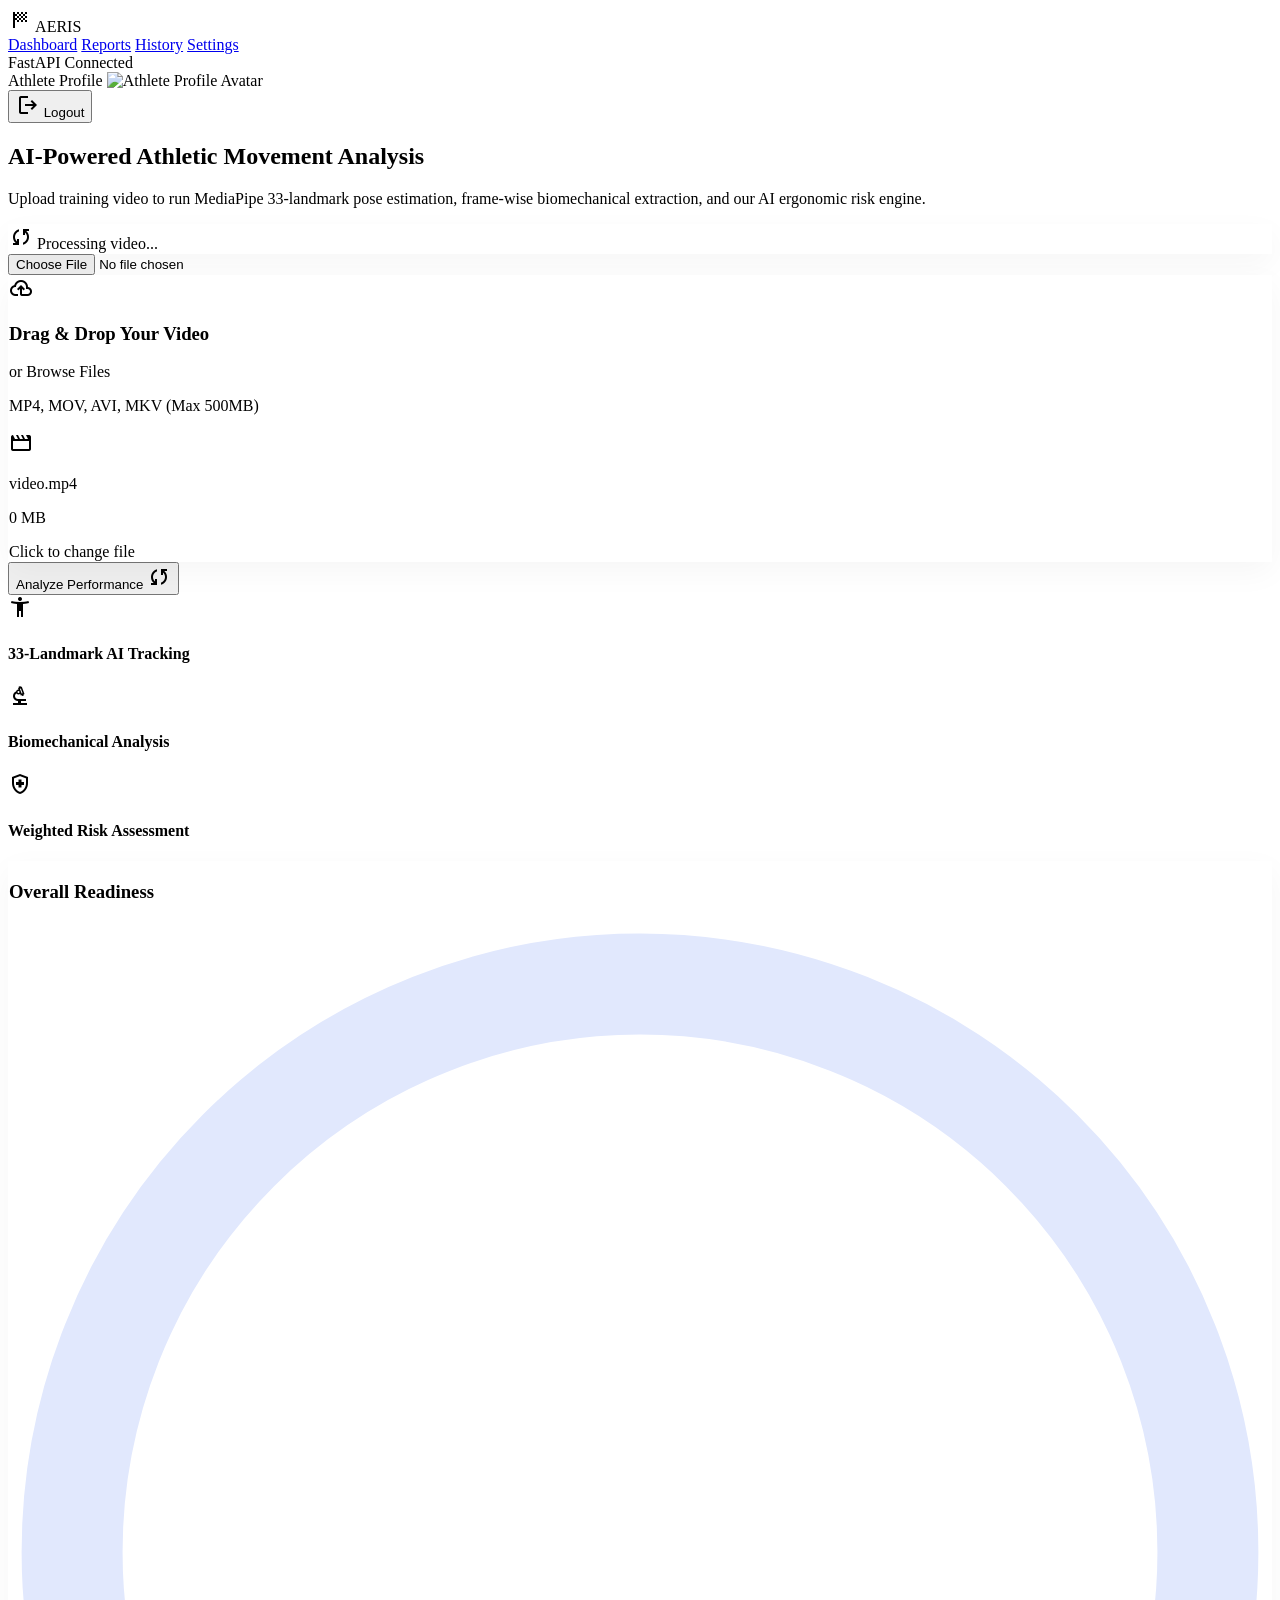
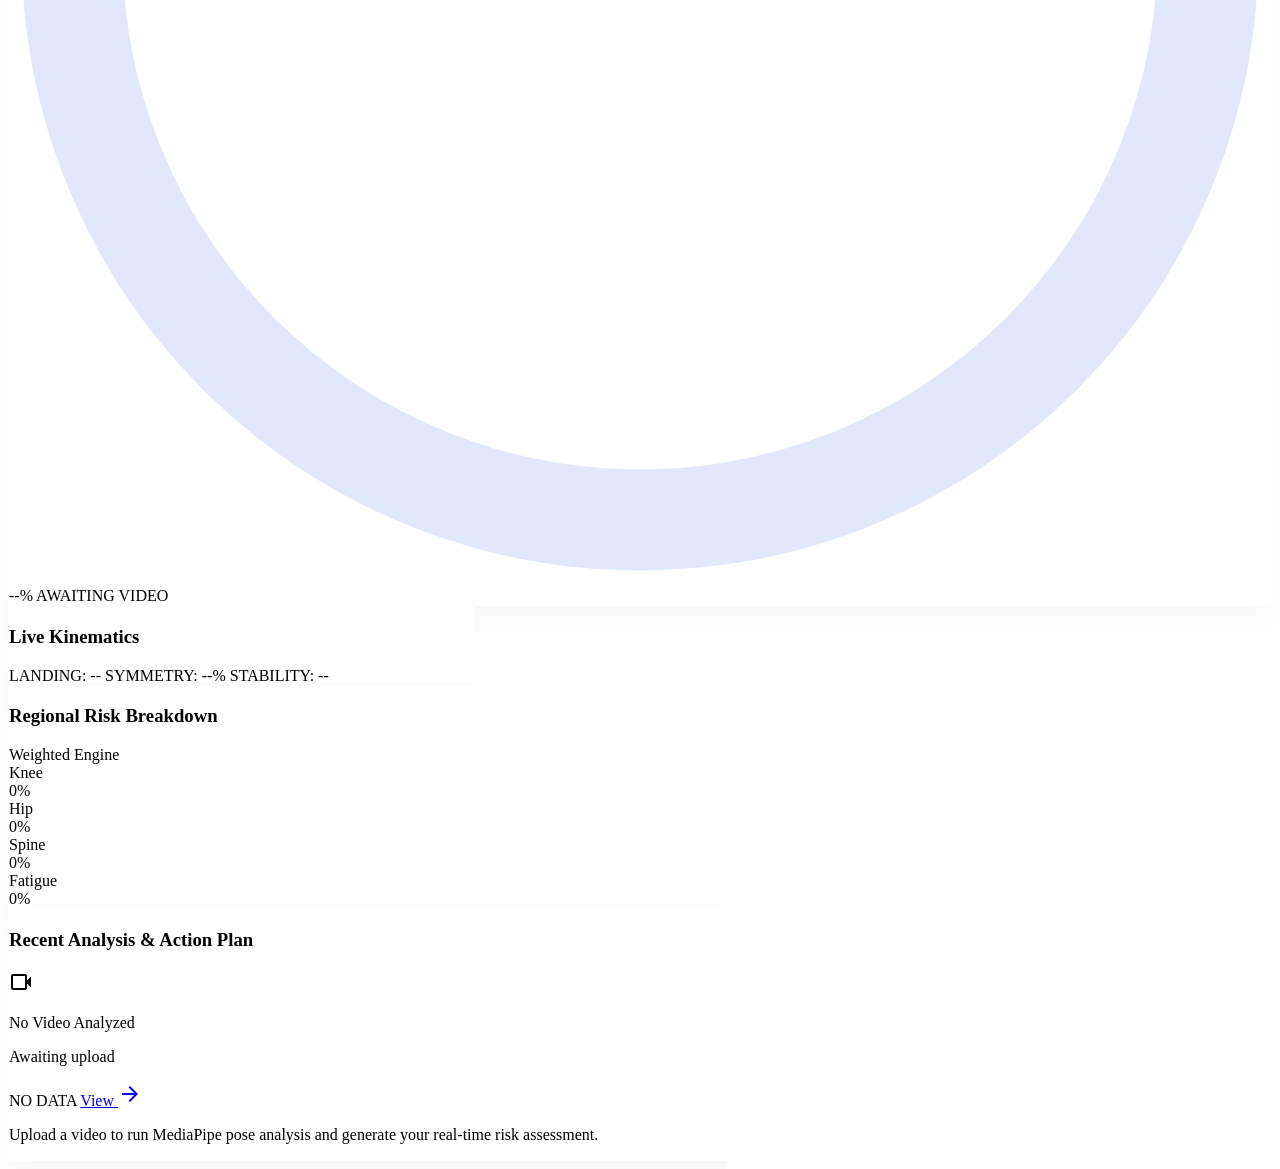
==== commit bcabe81b: "integrate Groq LLM recommendation engine and user logout" ====
--- a/frontend/index.html
+++ b/frontend/index.html
@@ -134,12 +134,18 @@
                     <span class="w-2 h-2 rounded-full bg-emerald-500 animate-ping"></span>
                     FastAPI Connected
                 </span>
-                <button class="flex items-center gap-2 hover:opacity-80 transition-opacity">
-                    <span class="text-primary font-body-md font-medium">Athlete Profile</span>
-                    <img alt="Athlete Profile Avatar"
-                        class="w-10 h-10 rounded-full object-cover border-2 border-surface-container-low shadow-sm"
-                        src="https://lh3.googleusercontent.com/aida-public/[base64]" />
-                </button>
+                <div class="flex items-center gap-2 bg-surface-container-low p-1.5 rounded-full border border-outline-variant/40 shadow-xs">
+                    <div class="flex items-center gap-2 pl-2 pr-1">
+                        <span id="userProfileName" class="text-primary font-body-md font-medium text-xs">Athlete Profile</span>
+                        <img alt="Athlete Profile Avatar"
+                            class="w-7 h-7 rounded-full object-cover border border-surface-container-low shadow-sm"
+                            src="https://lh3.googleusercontent.com/aida-public/[base64]" />
+                    </div>
+                    <button id="logoutBtn" title="Logout of AERIS" class="flex items-center gap-1 bg-rose-50 hover:bg-rose-100 text-rose-700 border border-rose-200 px-2.5 py-1 rounded-full text-xs font-bold transition-all hover:scale-105 active:scale-95 cursor-pointer">
+                        <span class="material-symbols-outlined text-sm">logout</span>
+                        <span>Logout</span>
+                    </button>
+                </div>
             </div>
         </div>
     </nav>
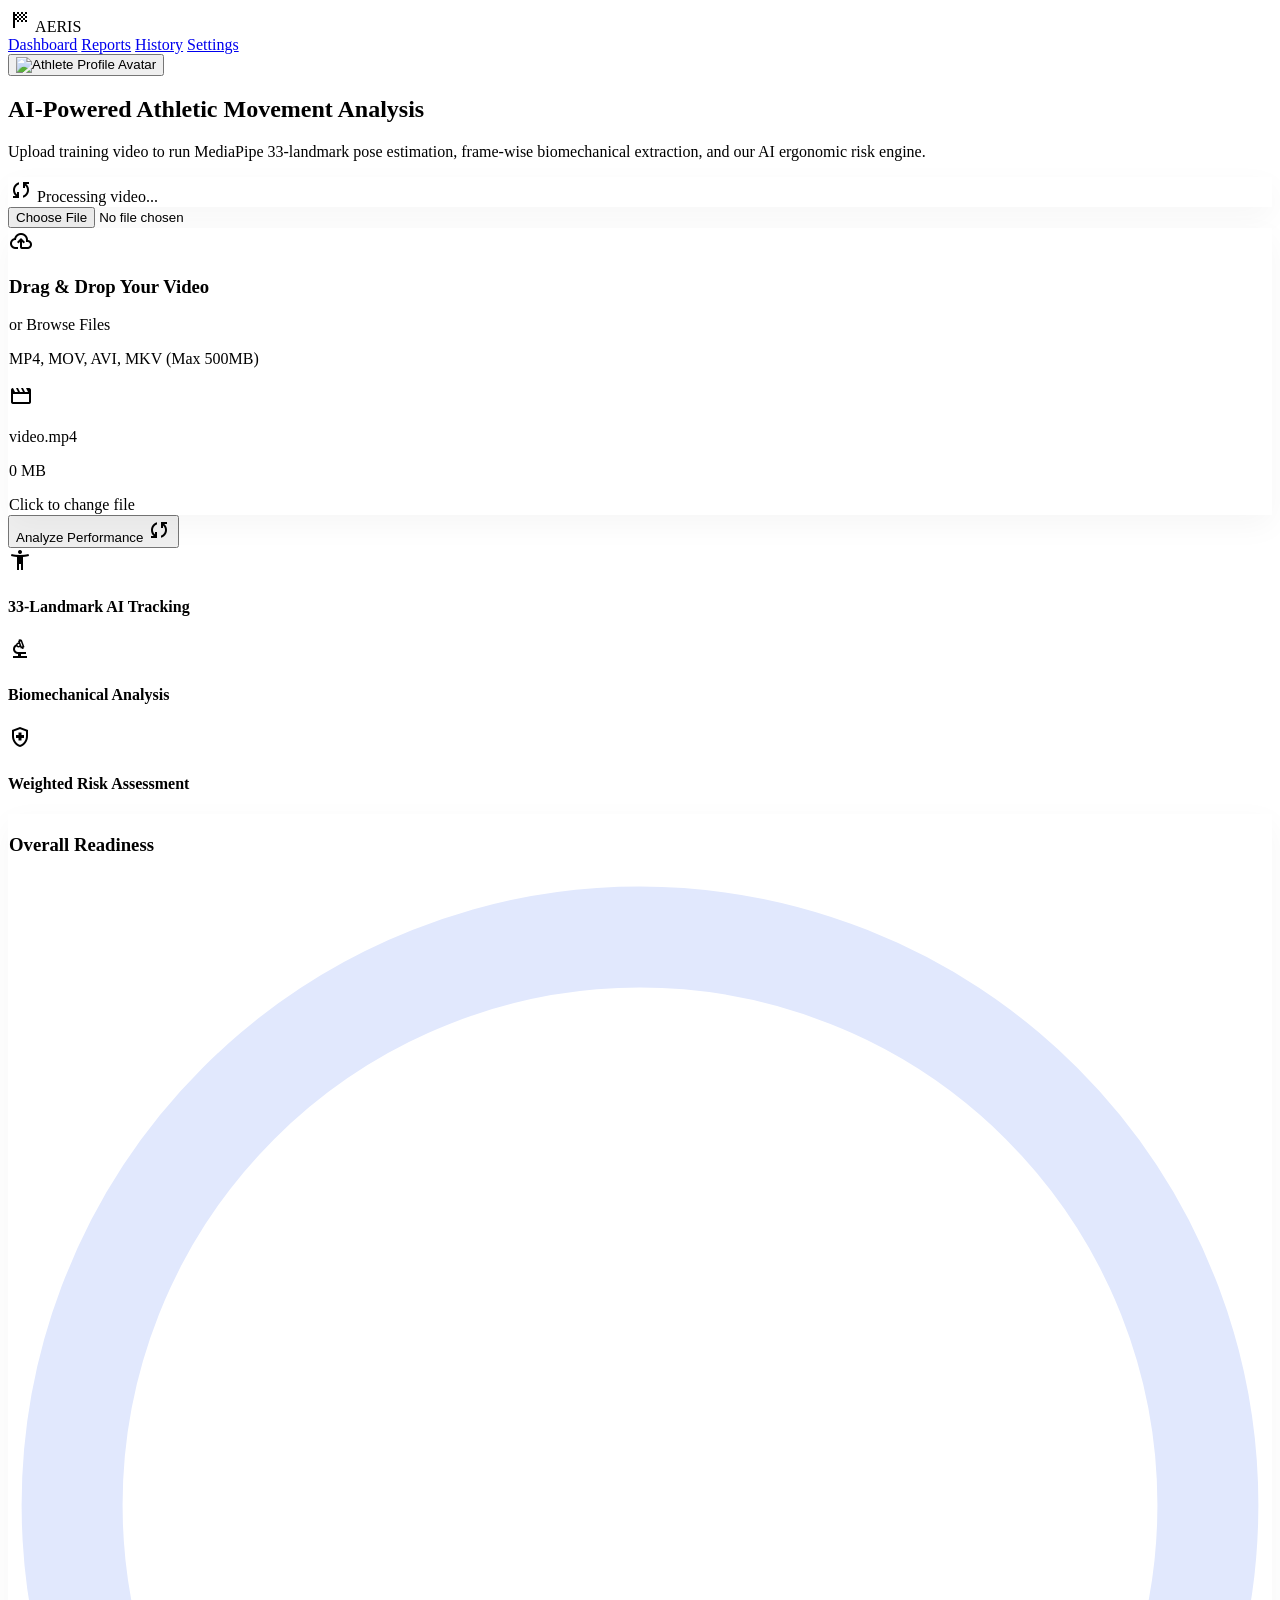
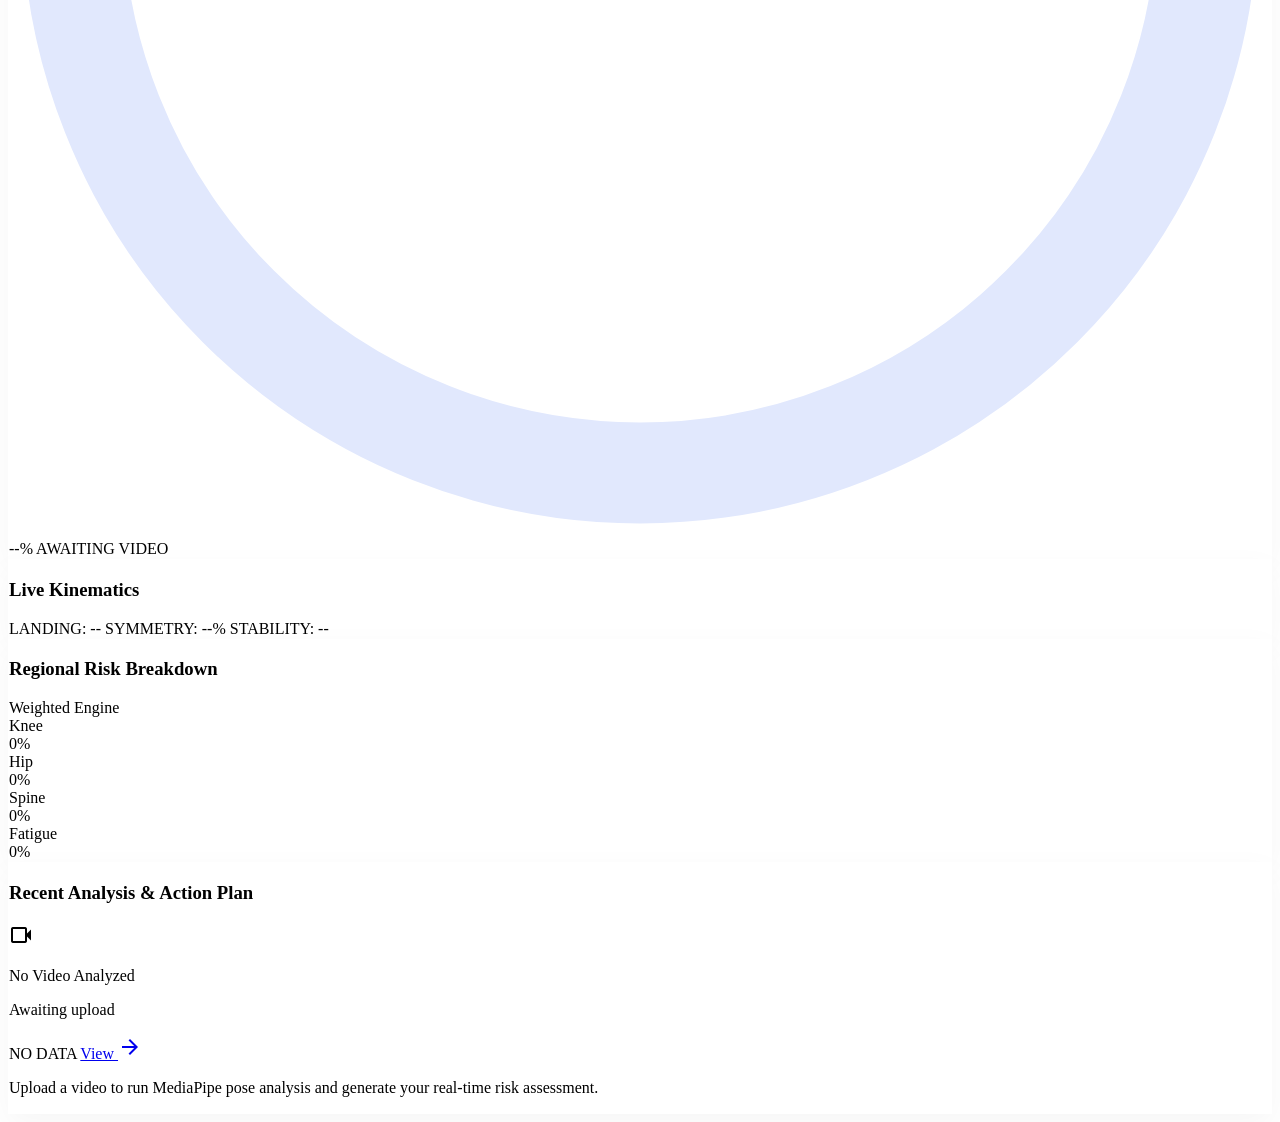
==== commit 8ed1557a: "update navbar design, fix profile navigation, and add avatar & biometric profile management" ====
--- a/frontend/index.html
+++ b/frontend/index.html
@@ -119,33 +119,15 @@
                 AERIS
             </div>
             <div class="flex gap-stack-md font-body-md text-body-md">
-                <a class="text-primary font-bold border-b-2 border-primary pb-1 transition-colors duration-200"
-                    href="index.html">Dashboard</a>
-                <a class="text-on-surface-variant font-medium hover:text-primary transition-colors duration-200"
-                    href="reports.html">Reports</a>
-                <a class="text-on-surface-variant font-medium hover:text-primary transition-colors duration-200"
-                    href="#">History</a>
-                <a class="text-on-surface-variant font-medium hover:text-primary transition-colors duration-200"
-                    href="#">Settings</a>
-            </div>
+            <a class="text-primary font-bold border-b-2 border-primary pb-1 transition-colors duration-200" href="index.html">Dashboard</a>
+            <a class="text-on-surface-variant font-medium hover:text-primary transition-colors duration-200" href="reports.html">Reports</a>
+            <a class="text-on-surface-variant font-medium hover:text-primary transition-colors duration-200" href="history.html">History</a>
+            <a class="text-on-surface-variant font-medium hover:text-primary transition-colors duration-200" href="settings.html">Settings</a>
+        </div>
             <div class="flex items-center gap-3">
-                <span
-                    class="text-xs font-semibold text-emerald-700 bg-emerald-100 px-2.5 py-1 rounded-full flex items-center gap-1">
-                    <span class="w-2 h-2 rounded-full bg-emerald-500 animate-ping"></span>
-                    FastAPI Connected
-                </span>
-                <div class="flex items-center gap-2 bg-surface-container-low p-1.5 rounded-full border border-outline-variant/40 shadow-xs">
-                    <div class="flex items-center gap-2 pl-2 pr-1">
-                        <span id="userProfileName" class="text-primary font-body-md font-medium text-xs">Athlete Profile</span>
-                        <img alt="Athlete Profile Avatar"
-                            class="w-7 h-7 rounded-full object-cover border border-surface-container-low shadow-sm"
-                            src="https://lh3.googleusercontent.com/aida-public/[base64]" />
-                    </div>
-                    <button id="logoutBtn" title="Logout of AERIS" class="flex items-center gap-1 bg-rose-50 hover:bg-rose-100 text-rose-700 border border-rose-200 px-2.5 py-1 rounded-full text-xs font-bold transition-all hover:scale-105 active:scale-95 cursor-pointer">
-                        <span class="material-symbols-outlined text-sm">logout</span>
-                        <span>Logout</span>
-                    </button>
-                </div>
+                <button id="userProfileBtn" title="View Profile" class="flex items-center justify-center p-0.5 rounded-full border-2 border-primary-green/30 hover:border-primary-green transition-all cursor-pointer shadow-xs hover:scale-105">
+                    <img id="userNavAvatar" alt="Athlete Profile Avatar" class="w-8 h-8 rounded-full object-cover shadow-sm" src="https://lh3.googleusercontent.com/aida-public/[base64]" />
+                </button>
             </div>
         </div>
     </nav>
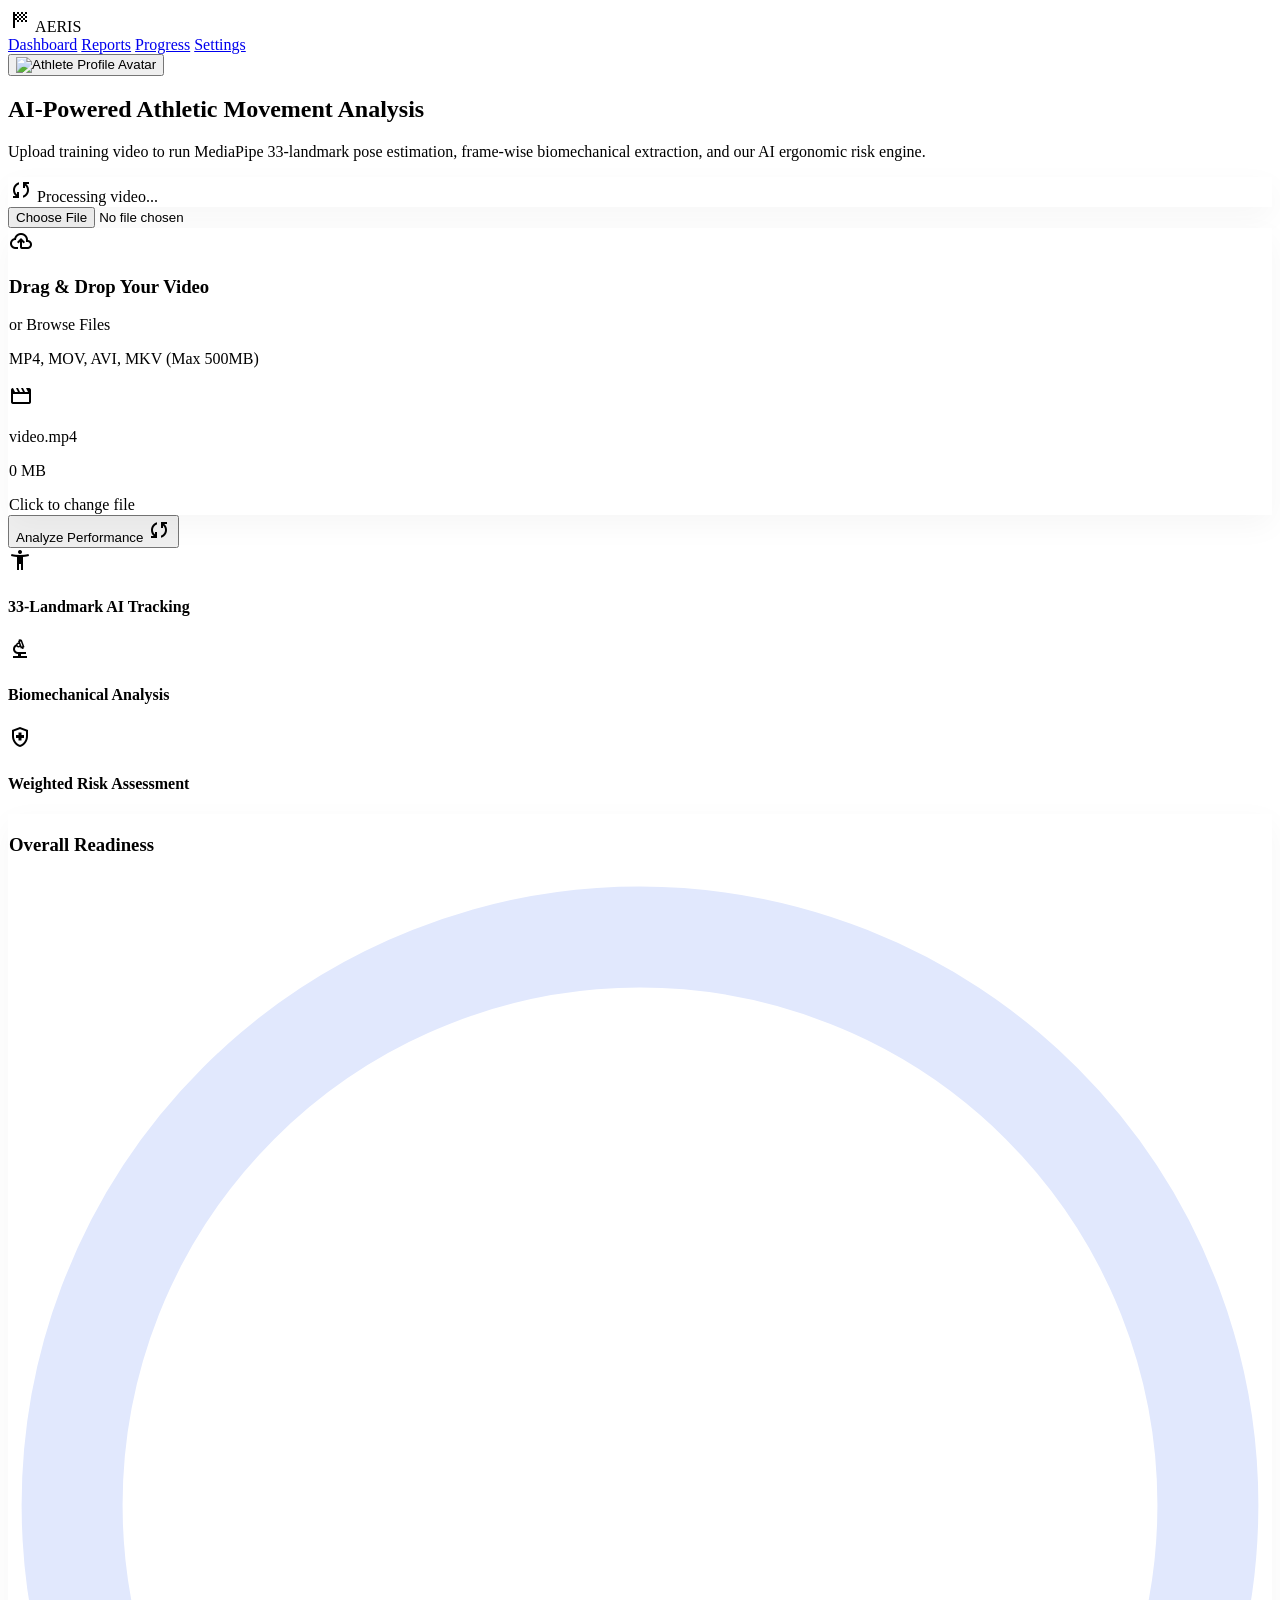
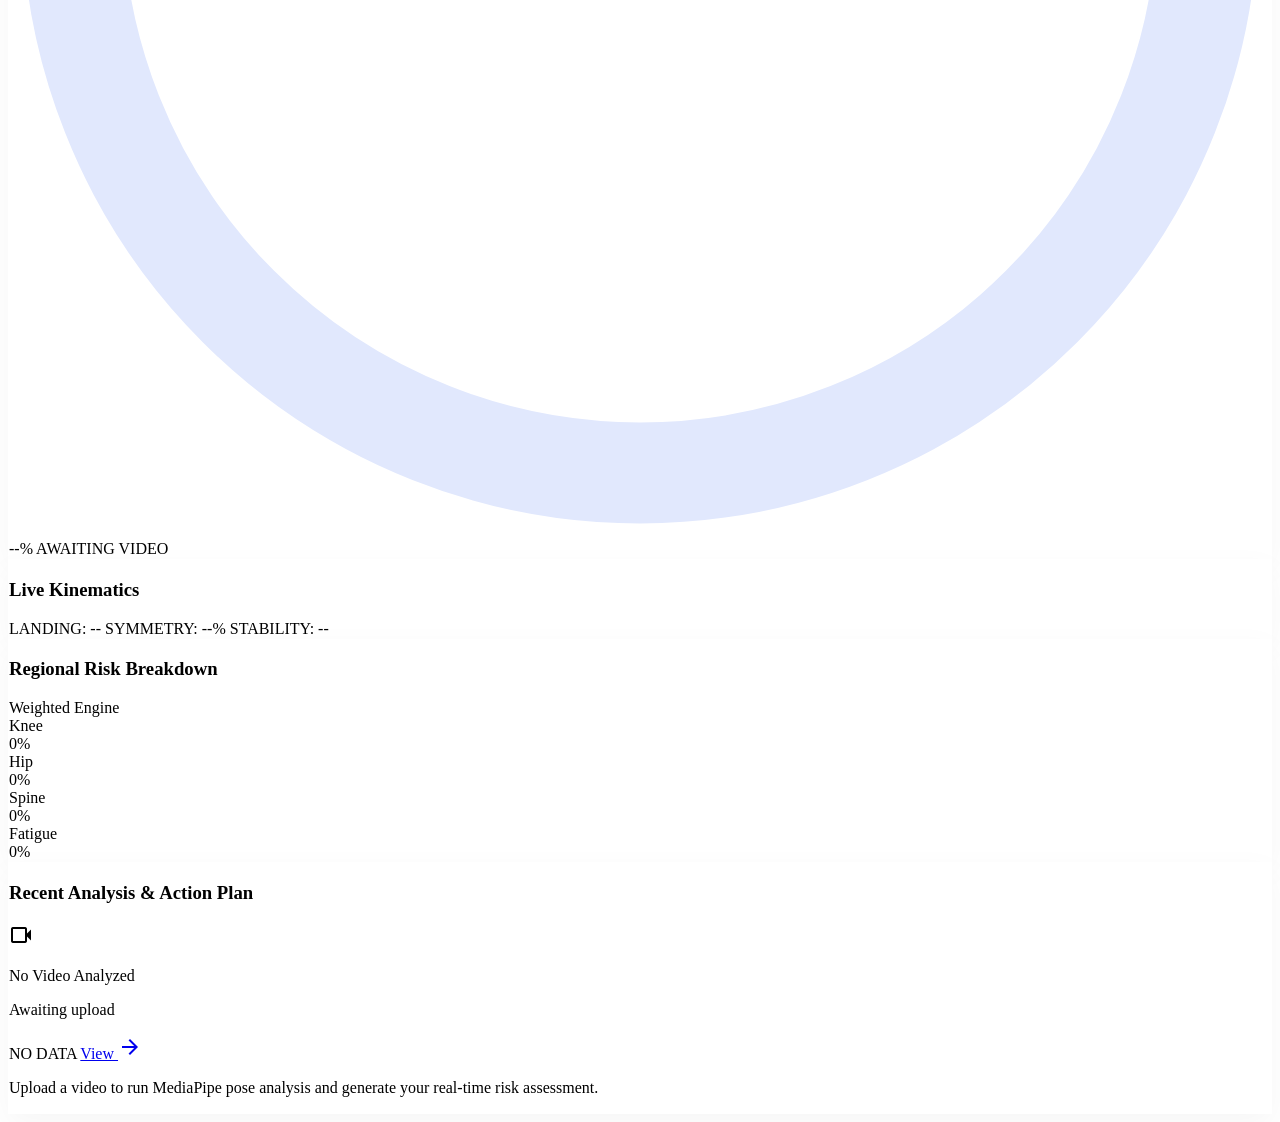
==== commit f42c119e: "integrate MongoDB for report storage and rename navbar history to progress" ====
--- a/frontend/index.html
+++ b/frontend/index.html
@@ -121,7 +121,7 @@
             <div class="flex gap-stack-md font-body-md text-body-md">
             <a class="text-primary font-bold border-b-2 border-primary pb-1 transition-colors duration-200" href="index.html">Dashboard</a>
             <a class="text-on-surface-variant font-medium hover:text-primary transition-colors duration-200" href="reports.html">Reports</a>
-            <a class="text-on-surface-variant font-medium hover:text-primary transition-colors duration-200" href="history.html">History</a>
+            <a class="text-on-surface-variant font-medium hover:text-primary transition-colors duration-200" href="history.html">Progress</a>
             <a class="text-on-surface-variant font-medium hover:text-primary transition-colors duration-200" href="settings.html">Settings</a>
         </div>
             <div class="flex items-center gap-3">
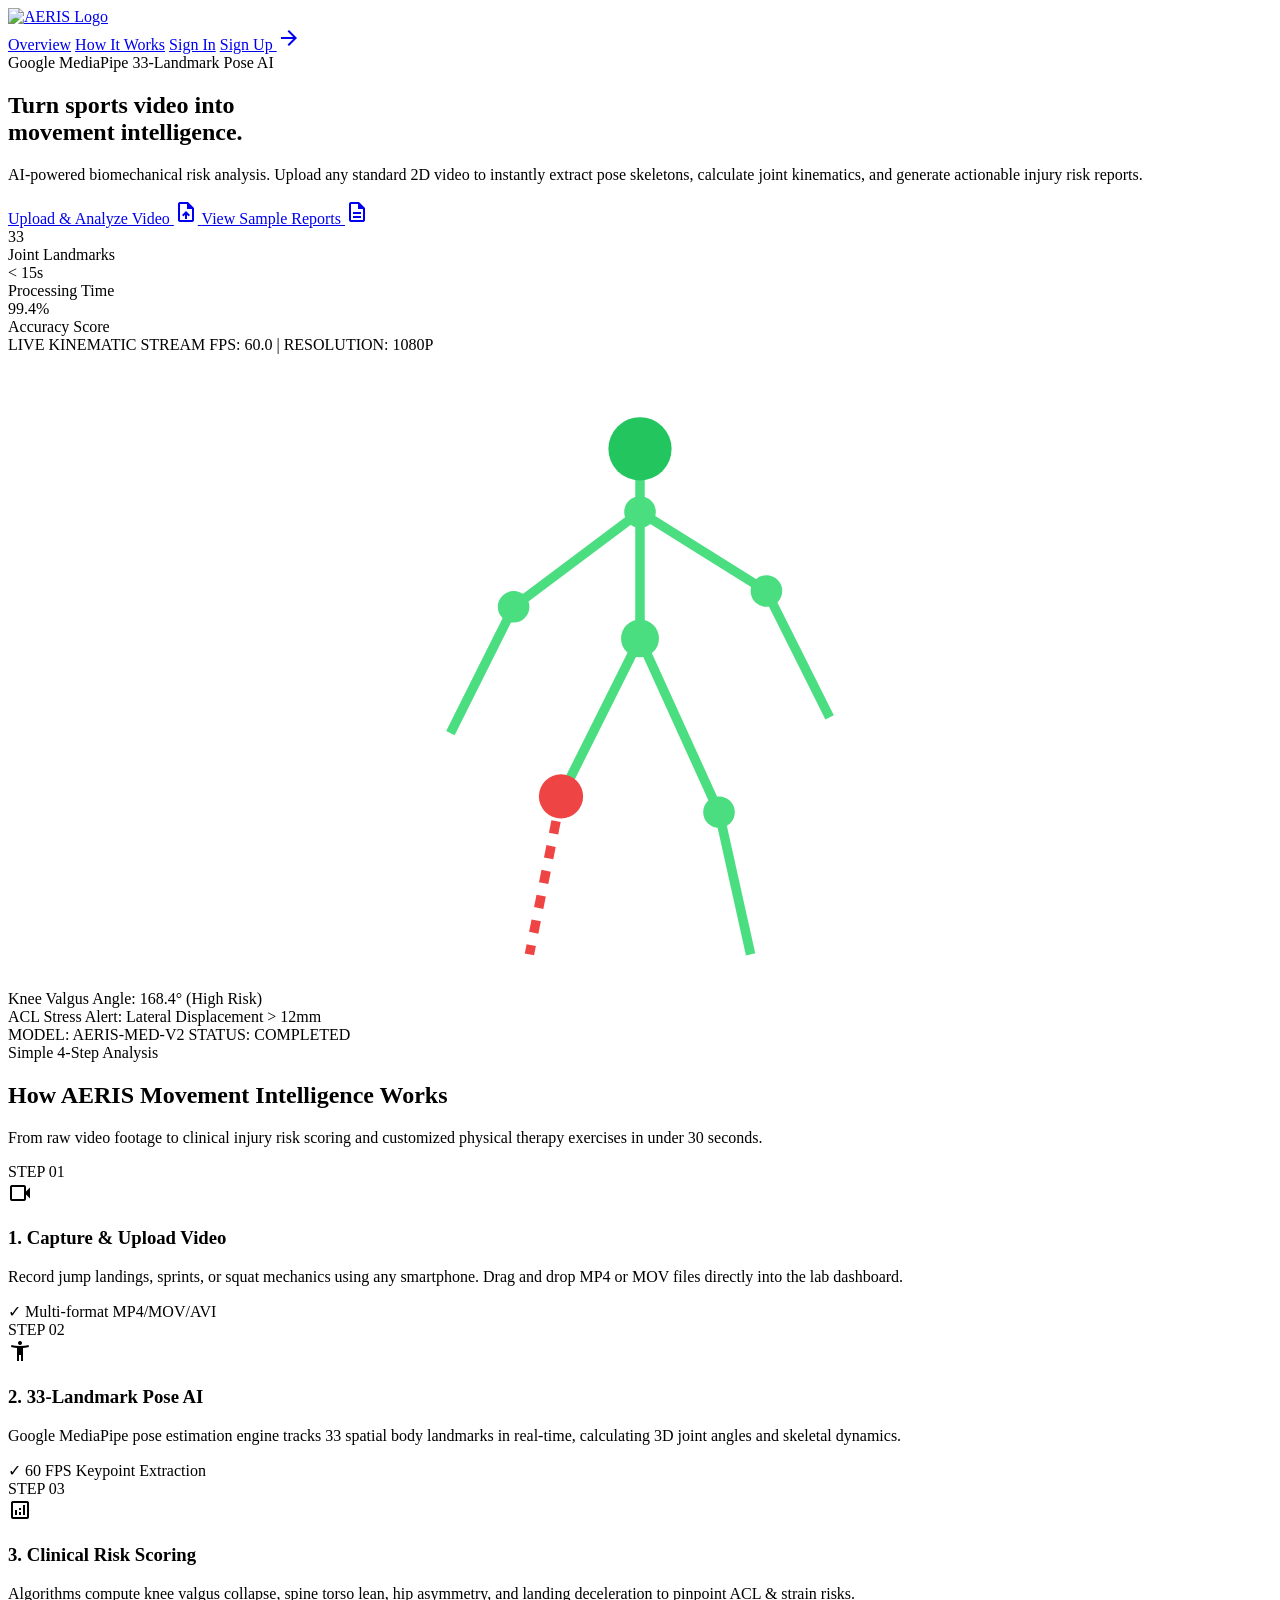
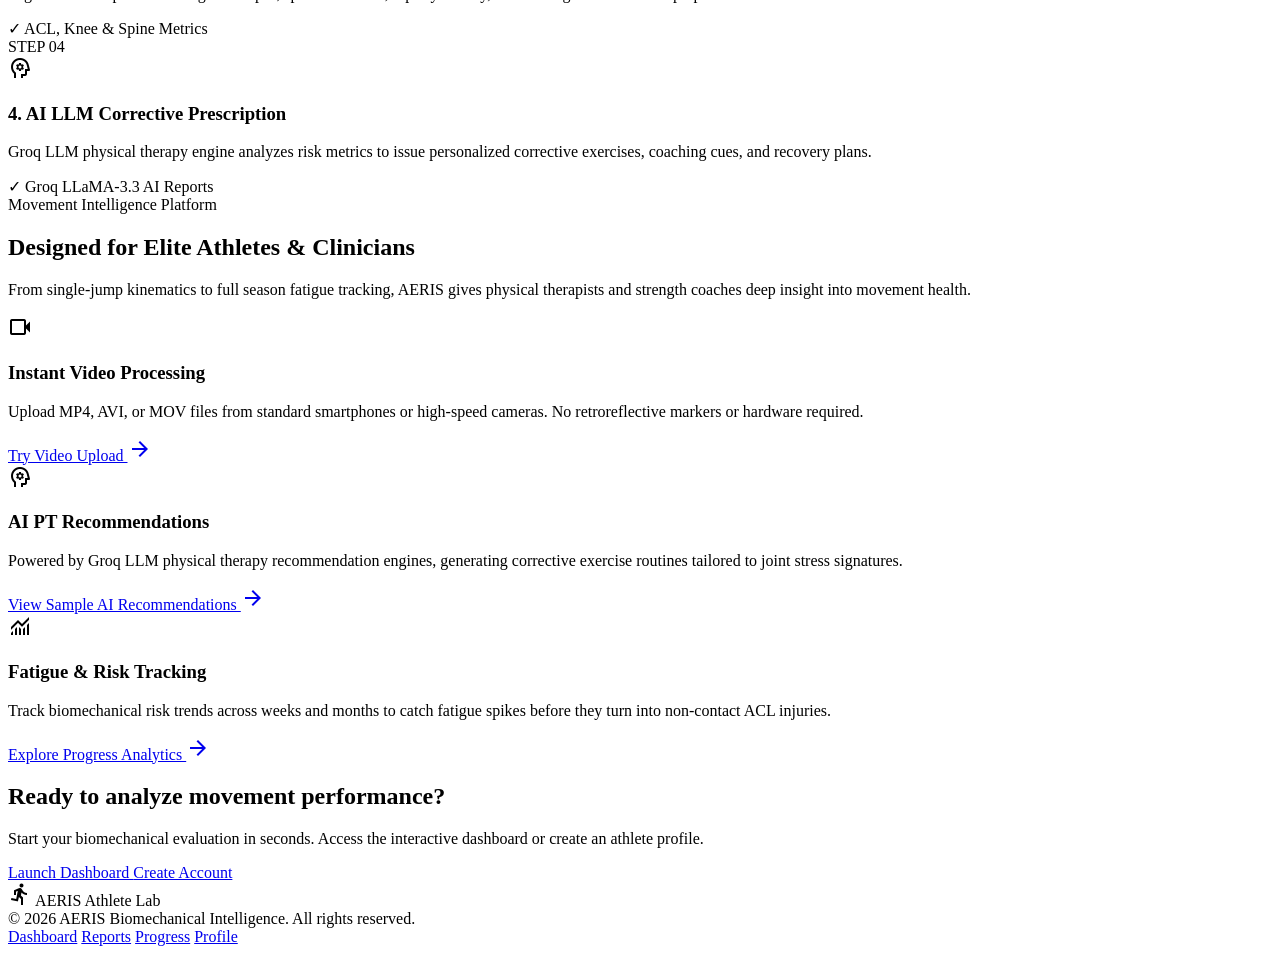
==== commit 05a14b3a: "initialize project structure with dashboard, API routes, database, and core frontend assets" ====
--- a/frontend/index.html
+++ b/frontend/index.html
@@ -1,390 +1,380 @@
 <!DOCTYPE html>
-<html lang="en">
-
+<html lang="en" class="scroll-smooth">
 <head>
-    <meta charset="utf-8" />
-    <meta content="width=device-width, initial-scale=1.0" name="viewport" />
-    <title>AERIS | Athlete Performance Dashboard</title>
-    <!-- Tailwind CSS with Forms & Container Queries -->
-    <script src="https://cdn.tailwindcss.com?plugins=forms,container-queries"></script>
-    <!-- Google Fonts: Plus Jakarta Sans & Inter -->
-    <link
-        href="https://fonts.googleapis.com/css2?family=Plus+Jakarta+Sans:wght@700;800&family=Inter:wght@400;500;700&display=swap"
-        rel="stylesheet" />
-    <!-- Material Symbols -->
-    <link href="https://fonts.googleapis.com/css2?family=Material+Symbols+Outlined:wght,FILL@100..700,0..1&display=swap"
-        rel="stylesheet" />
-    <!-- Custom CSS -->
-    <link rel="stylesheet" href="styles.css" />
-
-    <!-- Tailwind Config with Design System Tokens -->
-    <script id="tailwind-config">
-        tailwind.config = {
-            darkMode: "class",
-            theme: {
-                extend: {
-                    "colors": {
-                        "on-error-container": "#93000a",
-                        "surface-bright": "#f9f9ff",
-                        "tertiary-container": "#008644",
-                        "on-primary-fixed": "#002109",
-                        "on-secondary": "#ffffff",
-                        "on-tertiary-fixed-variant": "#005227",
-                        "on-primary-container": "#f7fff2",
-                        "secondary-fixed-dim": "#4ae176",
-                        "error": "#ba1a1a",
-                        "tertiary-fixed": "#6dfe9c",
-                        "on-secondary-container": "#007432",
-                        "on-secondary-fixed": "#002109",
-                        "primary": "#006b2c",
-                        "error-container": "#ffdad6",
-                        "on-surface-variant": "#3e4a3d",
-                        "on-primary": "#ffffff",
-                        "surface-variant": "#dce2f7",
-                        "on-tertiary": "#ffffff",
-                        "primary-container": "#00873a",
-                        "surface": "#f9f9ff",
-                        "surface-container": "#e9edff",
-                        "primary-fixed-dim": "#62df7d",
-                        "on-tertiary-container": "#f6fff3",
-                        "on-primary-fixed-variant": "#005320",
-                        "secondary-fixed": "#6bff8f",
-                        "on-background": "#141b2b",
-                        "outline": "#6e7b6c",
-                        "tertiary-fixed-dim": "#4de082",
-                        "surface-container-highest": "#dce2f7",
-                        "surface-container-lowest": "#ffffff",
-                        "surface-container-low": "#f1f3ff",
-                        "primary-fixed": "#7ffc97",
-                        "inverse-on-surface": "#edf0ff",
-                        "secondary-container": "#6bff8f",
-                        "on-tertiary-fixed": "#00210c",
-                        "on-secondary-fixed-variant": "#005321",
-                        "secondary": "#006e2f",
-                        "surface-tint": "#006e2d",
-                        "surface-dim": "#d3daef",
-                        "on-surface": "#141b2b",
-                        "inverse-surface": "#293040",
-                        "background": "#f9f9ff",
-                        "surface-container-high": "#e1e8fd",
-                        "tertiary": "#006a34",
-                        "inverse-primary": "#62df7d",
-                        "outline-variant": "#bdcaba",
-                        "on-error": "#ffffff",
-                        "accent-soft": "#DCFCE7",
-                        "primary-green": "#16A34A"
-                    },
-                    "borderRadius": {
-                        "DEFAULT": "0.25rem",
-                        "lg": "0.5rem",
-                        "xl": "0.75rem",
-                        "full": "9999px"
-                    },
-                    "spacing": {
-                        "unit": "8px",
-                        "container-max": "1440px",
-                        "stack-sm": "12px",
-                        "stack-lg": "40px",
-                        "gutter": "24px",
-                        "margin-mobile": "20px",
-                        "stack-md": "24px",
-                        "margin-desktop": "48px"
-                    },
-                    "fontFamily": {
-                        "display-hero-mobile": ["Plus Jakarta Sans"],
-                        "body-sm": ["Inter"],
-                        "body-md": ["Inter"],
-                        "body-lg": ["Inter"],
-                        "display-hero": ["Plus Jakarta Sans"],
-                        "headline-lg": ["Plus Jakarta Sans"],
-                        "label-caps": ["Inter"],
-                        "headline-md": ["Plus Jakarta Sans"]
-                    }
-                }
-            }
+  <meta charset="utf-8">
+  <meta name="viewport" content="width=device-width, initial-scale=1.0">
+  <title>AERIS | AI Biomechanical Risk & Athlete Performance Analysis</title>
+  
+  <!-- Fonts & Icons -->
+  <link rel="preconnect" href="https://fonts.googleapis.com">
+  <link rel="preconnect" href="https://fonts.gstatic.com" crossorigin>
+  <link href="https://fonts.googleapis.com/css2?family=Inter:wght@400;500;600;700&family=Plus+Jakarta+Sans:wght@600;700;800&display=swap" rel="stylesheet">
+  <link href="https://fonts.googleapis.com/css2?family=Material+Symbols+Outlined:wght,FILL@100..700,0..1&display=swap" rel="stylesheet">
+  
+  <!-- Tailwind CSS -->
+  <script src="https://cdn.tailwindcss.com?plugins=forms,container-queries"></script>
+
+  <!-- AERIS Custom Design Tokens CSS -->
+  <link rel="stylesheet" href="/aeris.css">
+
+  <script id="tailwind-config">
+    tailwind.config = {
+      darkMode: "class",
+      theme: {
+        extend: {
+          colors: {
+            "surface-container-highest": "#dee4df",
+            "surface-bright": "#f5fbf5",
+            "on-primary-container": "#4b6d00",
+            "on-tertiary": "#ffffff",
+            "background": "#fafbfa",
+            "inverse-primary": "#9ed830",
+            "error": "#ba1a1a",
+            "tertiary": "#56615b",
+            "surface-container-lowest": "#fafbfa",
+            "inverse-surface": "#2c322e",
+            "error-container": "#ffdad6",
+            "outline": "#737a64",
+            "surface-container-low": "#f4f6f4",
+            "on-secondary-container": "#58665f",
+            "surface-container": "#edefee",
+            "outline-variant": "#c3c9b0",
+            "on-surface": "#000000",
+            "secondary-container": "#d4e3da",
+            "surface": "#fafbfa",
+            "primary-fixed": "#b9f54c",
+            "secondary": "#54615a",
+            "primary-container": "#b7f34a",
+            "primary": "#16a34a",
+            "on-primary": "#ffffff",
+            "on-surface-variant": "#434936",
+            "surface-container-high": "#e4eae4",
+            "surface-dim": "#d5dcd6"
+          },
+          fontFamily: {
+            "headline": ["Plus Jakarta Sans", "sans-serif"],
+            "body": ["Inter", "sans-serif"]
+          }
         }
-    </script>
+      }
+    }
+  </script>
 </head>
-
-<body
-    class="bg-surface-container-lowest text-on-surface font-body-md min-h-screen selection:bg-accent-soft selection:text-primary-green">
-
-    <!-- Top Navigation Bar -->
-    <nav
-        class="docked full-width top-0 shadow-sm bg-surface-container-lowest dark:bg-inverse-surface shadow-[0_10px_30px_rgba(0,0,0,0.04)] hidden md:block border-b border-surface-container-low">
-        <div class="flex justify-between items-center w-full px-margin-desktop py-4 max-w-container-max mx-auto">
-            <div
-                class="text-headline-md font-headline-md font-extrabold tracking-tighter text-primary flex items-center gap-2">
-                <span class="material-symbols-outlined text-primary-green text-3xl">sports_score</span>
-                AERIS
-            </div>
-            <div class="flex gap-stack-md font-body-md text-body-md">
-            <a class="text-primary font-bold border-b-2 border-primary pb-1 transition-colors duration-200" href="index.html">Dashboard</a>
-            <a class="text-on-surface-variant font-medium hover:text-primary transition-colors duration-200" href="reports.html">Reports</a>
-            <a class="text-on-surface-variant font-medium hover:text-primary transition-colors duration-200" href="history.html">Progress</a>
-            <a class="text-on-surface-variant font-medium hover:text-primary transition-colors duration-200" href="settings.html">Settings</a>
-        </div>
-            <div class="flex items-center gap-3">
-                <button id="userProfileBtn" title="View Profile" class="flex items-center justify-center p-0.5 rounded-full border-2 border-primary-green/30 hover:border-primary-green transition-all cursor-pointer shadow-xs hover:scale-105">
-                    <img id="userNavAvatar" alt="Athlete Profile Avatar" class="w-8 h-8 rounded-full object-cover shadow-sm" src="https://lh3.googleusercontent.com/aida-public/[base64]" />
-                </button>
-            </div>
-        </div>
-    </nav>
-
-    <!-- Main Content: Split Screen Layout -->
-    <main class="max-w-container-max mx-auto px-margin-mobile md:px-margin-desktop py-stack-lg md:py-12">
-        <div class="flex flex-col lg:flex-row gap-gutter md:gap-12 items-start">
-
-            <!-- Left Section: Upload & Actions (approx 45% width) -->
-            <section class="w-full lg:w-[45%] flex flex-col gap-stack-md shrink-0">
-                <!-- Hero Header -->
-                <div class="flex flex-col gap-stack-sm mb-2">
-                    <h1
-                        class="font-display-hero-mobile text-display-hero-mobile md:font-display-hero md:text-[42px] text-primary-green leading-tight">
-                        AI-Powered Athletic Movement Analysis
-                    </h1>
-                    <p class="font-body-lg text-body-md text-on-surface-variant leading-relaxed opacity-90 max-w-xl">
-                        Upload training video to run MediaPipe 33-landmark pose estimation, frame-wise biomechanical
-                        extraction, and our AI ergonomic risk engine.
-                    </p>
+<body class="bg-background text-on-surface antialiased font-body min-h-screen flex flex-col">
+
+  <!-- Header Navigation Bar -->
+  <nav class="bg-surface/95 backdrop-blur-md fixed top-0 w-full z-50 h-[84px] border-b border-outline-variant/30 flex justify-between items-center px-6 md:px-12 mx-auto shadow-sm">
+    <div>
+      <a href="/index.html" class="flex items-center gap-3 py-1">
+        <img src="/logo.png" alt="AERIS Logo" class="h-14 md:h-16 w-auto object-contain max-h-16 transition-transform hover:scale-105">
+      </a>
+    </div>
+
+    <!-- Navigation & Auth Links -->
+    <div class="flex items-center gap-4 md:gap-6">
+      <a href="#overview" class="text-sm font-semibold text-slate-700 hover:text-emerald-700 transition-colors">Overview</a>
+      <a href="#how-it-works" class="text-sm font-semibold text-slate-700 hover:text-emerald-700 transition-colors">How It Works</a>
+      <a href="/login.html" class="text-sm font-semibold px-2 md:px-3 py-2 text-slate-700 hover:text-emerald-700 transition-colors">Sign In</a>
+      <a href="/login.html?tab=signup" class="btn-primary py-2 px-4 text-sm rounded-full">
+        Sign Up
+        <span class="material-symbols-outlined text-sm">arrow_forward</span>
+      </a>
+    </div>
+  </nav>
+
+  <!-- Main Content Canvas -->
+  <main class="flex-grow pt-[84px]">
+
+    <!-- Hero Section -->
+    <section id="overview" class="relative py-16 md:py-24 px-6 md:px-12 overflow-hidden border-b border-outline-variant/30">
+      <div class="max-w-7xl mx-auto grid grid-cols-1 lg:grid-cols-2 gap-12 items-center relative z-10">
+        
+        <div class="max-w-2xl">
+          <div class="inline-flex items-center gap-2 px-4 py-1.5 rounded-full bg-emerald-50 border border-emerald-200 text-emerald-800 mb-6">
+            <span class="w-2.5 h-2.5 rounded-full bg-emerald-500 animate-pulse"></span>
+            <span class="text-xs font-bold tracking-wide uppercase">Google MediaPipe 33-Landmark Pose AI</span>
+          </div>
+
+          <h1 class="text-4xl md:text-5xl lg:text-6xl font-extrabold font-headline text-slate-900 leading-tight mb-6">
+            Turn sports video into <br>
+            <span class="text-emerald-600">movement intelligence.</span>
+          </h1>
+
+          <p class="text-lg text-slate-600 mb-8 leading-relaxed max-w-xl">
+            AI-powered biomechanical risk analysis. Upload any standard 2D video to instantly extract pose skeletons, calculate joint kinematics, and generate actionable injury risk reports.
+          </p>
+
+          <div class="flex flex-wrap items-center gap-4">
+            <a href="/login.html" class="btn-primary text-base py-3.5 px-8 rounded-full shadow-lg">
+              Upload & Analyze Video
+              <span class="material-symbols-outlined text-lg">upload_file</span>
+            </a>
+            <a href="/login.html" class="btn-secondary text-base py-3.5 px-8 rounded-full">
+              View Sample Reports
+              <span class="material-symbols-outlined text-lg">description</span>
+            </a>
+          </div>
+
+          <!-- Quick Stats Row -->
+          <div class="grid grid-cols-3 gap-6 mt-12 pt-8 border-t border-slate-200">
+            <div>
+              <div class="text-3xl font-extrabold font-headline text-emerald-700">33</div>
+              <div class="text-xs font-medium text-slate-500 uppercase tracking-wider">Joint Landmarks</div>
+            </div>
+            <div>
+              <div class="text-3xl font-extrabold font-headline text-emerald-700">&lt; 15s</div>
+              <div class="text-xs font-medium text-slate-500 uppercase tracking-wider">Processing Time</div>
+            </div>
+            <div>
+              <div class="text-3xl font-extrabold font-headline text-emerald-700">99.4%</div>
+              <div class="text-xs font-medium text-slate-500 uppercase tracking-wider">Accuracy Score</div>
+            </div>
+          </div>
+        </div>
+
+        <!-- Hero Visual Composite -->
+        <div class="relative w-full h-[460px] bg-slate-950 rounded-2xl border border-slate-800 overflow-hidden shadow-2xl">
+          <!-- Background Composite -->
+          <div class="absolute inset-0 bg-gradient-to-tr from-slate-950 via-slate-900 to-emerald-950/40 flex items-center justify-center p-8">
+            <div class="relative w-full h-full border border-emerald-500/20 rounded-xl overflow-hidden flex flex-col justify-between p-6">
+              <!-- Overlay Grid -->
+              <div class="absolute inset-0 opacity-20 bg-[radial-gradient(#16a34a_1px,transparent_1px)] [background-size:16px_16px]"></div>
+              
+              <!-- Header Telemetry Bar -->
+              <div class="relative z-10 flex justify-between items-center text-xs font-mono text-emerald-400">
+                <span class="flex items-center gap-2">
+                  <span class="w-2 h-2 rounded-full bg-emerald-400 animate-ping"></span>
+                  LIVE KINEMATIC STREAM
+                </span>
+                <span>FPS: 60.0 | RESOLUTION: 1080P</span>
+              </div>
+
+              <!-- Animated Biomechanical Skeleton Frame -->
+              <div class="relative z-10 my-auto text-center">
+                <svg class="w-full h-52 mx-auto" viewBox="0 0 400 200">
+                  <!-- Skeleton Lines -->
+                  <line x1="200" y1="30" x2="200" y2="90" stroke="#4ade80" stroke-width="3" />
+                  <line x1="200" y1="50" x2="160" y2="80" stroke="#4ade80" stroke-width="3" />
+                  <line x1="160" y1="80" x2="140" y2="120" stroke="#4ade80" stroke-width="3" />
+                  <line x1="200" y1="50" x2="240" y2="75" stroke="#4ade80" stroke-width="3" />
+                  <line x1="240" y1="75" x2="260" y2="115" stroke="#4ade80" stroke-width="3" />
+                  <line x1="200" y1="90" x2="175" y2="140" stroke="#4ade80" stroke-width="3" />
+                  <line x1="175" y1="140" x2="165" y2="190" stroke="#ef4444" stroke-width="3" stroke-dasharray="4,4" />
+                  <line x1="200" y1="90" x2="225" y2="145" stroke="#4ade80" stroke-width="3" />
+                  <line x1="225" y1="145" x2="235" y2="190" stroke="#4ade80" stroke-width="3" />
+
+                  <!-- Joint Nodes -->
+                  <circle cx="200" cy="30" r="10" fill="#22c55e" />
+                  <circle cx="200" cy="50" r="5" fill="#4ade80" />
+                  <circle cx="160" cy="80" r="5" fill="#4ade80" />
+                  <circle cx="240" cy="75" r="5" fill="#4ade80" />
+                  <circle cx="200" cy="90" r="6" fill="#4ade80" />
+                  <circle cx="175" cy="140" r="7" fill="#ef4444" /> <!-- High Risk Knee -->
+                  <circle cx="225" cy="145" r="5" fill="#4ade80" />
+                </svg>
+
+                <div class="mt-2 inline-block bg-slate-900/90 border border-red-500/40 rounded-lg px-4 py-2 text-left">
+                  <div class="text-xs font-mono text-red-400 font-bold">Knee Valgus Angle: 168.4° (High Risk)</div>
+                  <div class="text-[11px] text-slate-300">ACL Stress Alert: Lateral Displacement &gt; 12mm</div>
                 </div>
-
-                <!-- Status Banner (Hidden by default) -->
-                <div id="statusBanner"
-                    class="hidden glass-card rounded-xl p-4 bg-emerald-50 border border-emerald-200 flex items-center gap-3">
-                    <span class="material-symbols-outlined text-primary-green animate-spin">sync</span>
-                    <span id="statusText" class="text-body-sm font-medium text-emerald-900">Processing video...</span>
-                </div>
-
-                <!-- Hidden File Input -->
-                <input type="file" id="videoFileInput" accept=".mp4,.mov,.avi,.mkv,.wmv" class="hidden" />
-
-                <!-- Drag & Drop Upload Card -->
-                <div id="dropzone"
-                    class="glass-card rounded-xl p-8 border-dashed border-2 border-outline-variant bg-surface hover:bg-surface-container-low transition-all group cursor-pointer flex flex-col items-center justify-center text-center gap-4 relative overflow-hidden">
-                    <div
-                        class="absolute inset-0 bg-gradient-to-br from-white/50 to-transparent opacity-0 group-hover:opacity-100 transition-opacity pointer-events-none">
-                    </div>
-                    <span
-                        class="material-symbols-outlined text-4xl text-primary opacity-70 group-hover:opacity-100 transition-opacity"
-                        data-icon="cloud_upload">cloud_upload</span>
-
-                    <div id="dropzonePrompt">
-                        <h3 class="font-headline-md text-headline-md text-on-surface mb-1">Drag &amp; Drop Your Video
-                        </h3>
-                        <p class="font-body-sm text-body-sm text-on-surface-variant">or <span
-                                class="text-primary-green font-medium underline underline-offset-2">Browse Files</span>
-                        </p>
-                        <p class="font-label-caps text-label-caps text-outline uppercase tracking-widest mt-3">MP4, MOV,
-                            AVI, MKV (Max 500MB)</p>
-                    </div>
-
-                    <div id="fileInfo" class="hidden flex flex-col items-center gap-1">
-                        <span class="material-symbols-outlined text-3xl text-primary-green">movie</span>
-                        <p id="fileNameDisplay"
-                            class="font-headline-md text-body-md font-bold text-on-surface text-emerald-800">video.mp4
-                        </p>
-                        <p id="fileSizeDisplay" class="font-body-sm text-xs text-outline">0 MB</p>
-                        <span class="text-xs text-primary-green font-medium underline mt-1">Click to change file</span>
-                    </div>
-                </div>
-
-                <!-- Primary Action Button -->
-                <button id="analyzeBtn"
-                    class="w-full bg-primary-green text-on-primary py-4 px-8 rounded-full font-headline-md text-headline-md hover:bg-tertiary-container hover:shadow-[0_10px_20px_rgba(22,163,74,0.3)] transition-all duration-300 flex items-center justify-center gap-3 hover:-translate-y-0.5">
-                    <span id="analyzeBtnText">Analyze Performance</span>
-                    <span id="analyzeBtnIcon" class="material-symbols-outlined" data-icon="sync">sync</span>
-                </button>
-
-                <!-- Features Mini Bento -->
-                <div class="grid grid-cols-1 sm:grid-cols-3 gap-4 mt-2">
-                    <div
-                        class="bg-surface rounded-lg p-4 border border-surface-container-low shadow-sm flex flex-col items-start gap-2 hover-lift">
-                        <span class="material-symbols-outlined text-secondary bg-accent-soft p-2 rounded-md mb-1"
-                            data-icon="accessibility_new">accessibility_new</span>
-                        <h4 class="font-body-sm text-xs font-bold text-on-surface leading-tight">33-Landmark AI Tracking
-                        </h4>
-                    </div>
-                    <div
-                        class="bg-surface rounded-lg p-4 border border-surface-container-low shadow-sm flex flex-col items-start gap-2 hover-lift">
-                        <span class="material-symbols-outlined text-secondary bg-accent-soft p-2 rounded-md mb-1"
-                            data-icon="biotech">biotech</span>
-                        <h4 class="font-body-sm text-xs font-bold text-on-surface leading-tight">Biomechanical Analysis
-                        </h4>
-                    </div>
-                    <div
-                        class="bg-surface rounded-lg p-4 border border-surface-container-low shadow-sm flex flex-col items-start gap-2 hover-lift">
-                        <span class="material-symbols-outlined text-secondary bg-accent-soft p-2 rounded-md mb-1"
-                            data-icon="health_and_safety">health_and_safety</span>
-                        <h4 class="font-body-sm text-xs font-bold text-on-surface leading-tight">Weighted Risk
-                            Assessment</h4>
-                    </div>
-                </div>
-            </section>
-
-            <!-- Right Section: Analytics Composition (approx 55% width) -->
-            <section class="w-full lg:w-[55%] flex flex-col gap-gutter">
-
-                <!-- Bento Grid Layout for Analytics -->
-                <div class="grid grid-cols-1 md:grid-cols-2 gap-gutter">
-
-                    <!-- Overall Performance Score -->
-                    <div
-                        class="glass-card rounded-xl p-8 hover-lift flex flex-col items-center justify-center relative min-h-[300px]">
-                        <h3 class="font-body-lg text-body-lg font-medium text-on-surface absolute top-6 left-6">Overall
-                            Readiness</h3>
-                        <div class="relative w-48 h-48 mt-8 flex items-center justify-center">
-                            <!-- SVG Circle Gauge -->
-                            <svg class="w-full h-full transform -rotate-90" viewBox="0 0 100 100">
-                                <circle cx="50" cy="50" fill="none" r="45"
-                                    stroke="var(--surface-container-high, #e1e8fd)" stroke-linecap="round"
-                                    stroke-width="8"></circle>
-                                <circle id="gaugeCircle" class="gauge-circle transition-all duration-1000" cx="50"
-                                    cy="50" fill="none" r="45" stroke="#CBD5E1" stroke-dasharray="283"
-                                    stroke-dashoffset="283" stroke-linecap="round" stroke-width="8"></circle>
-                            </svg>
-                            <div class="absolute inset-0 flex flex-col items-center justify-center">
-                                <span id="readinessValue"
-                                    class="font-headline-lg text-headline-lg text-on-surface">--<span
-                                        class="text-body-md text-outline">%</span></span>
-                                <span id="readinessBadge"
-                                    class="font-label-caps text-label-caps text-slate-500 bg-slate-100 px-3 py-1 rounded-full mt-2">AWAITING
-                                    VIDEO</span>
-                            </div>
-                        </div>
-                    </div>
-
-                    <!-- Pose Preview Card -->
-                    <div
-                        class="glass-card rounded-xl p-6 hover-lift relative overflow-hidden min-h-[300px] flex flex-col">
-                        <h3 class="font-body-lg text-body-lg font-medium text-on-surface mb-4 z-10">Live Kinematics</h3>
-                        <div
-                            class="flex-grow rounded-lg overflow-hidden relative bg-surface-variant flex items-center justify-center">
-                            <div class="absolute inset-0 bg-cover bg-center opacity-80 mix-blend-multiply"
-                                style="background-image: url('https://lh3.googleusercontent.com/aida-public/[base64]')">
-                            </div>
-                            <div class="absolute bottom-4 left-4 flex flex-wrap gap-2">
-                                <span id="kinematicMetric1"
-                                    class="bg-white/90 backdrop-blur-sm text-xs font-bold text-on-surface px-2 py-1 rounded shadow-sm">LANDING:
-                                    --</span>
-                                <span id="kinematicMetric2"
-                                    class="bg-white/90 backdrop-blur-sm text-xs font-bold text-on-surface px-2 py-1 rounded shadow-sm">SYMMETRY:
-                                    --%</span>
-                                <span id="kinematicMetric3"
-                                    class="bg-white/90 backdrop-blur-sm text-xs font-bold text-on-surface px-2 py-1 rounded shadow-sm">STABILITY:
-                                    --</span>
-                            </div>
-                        </div>
-                    </div>
-
-                    <!-- Body Risk Breakdown (Spans 2 columns) -->
-                    <div class="glass-card rounded-xl p-8 hover-lift md:col-span-2">
-                        <div class="flex justify-between items-center mb-6">
-                            <h3 class="font-body-lg text-body-lg font-medium text-on-surface">Regional Risk Breakdown
-                            </h3>
-                            <span class="text-xs font-medium text-outline uppercase tracking-wider">Weighted
-                                Engine</span>
-                        </div>
-                        <div class="flex flex-col gap-4">
-                            <!-- Knee Progress Bar -->
-                            <div class="flex items-center gap-4">
-                                <span
-                                    class="w-16 font-body-sm text-body-sm text-on-surface-variant text-right">Knee</span>
-                                <div class="flex-grow h-2 bg-surface-container-high rounded-full overflow-hidden">
-                                    <div id="kneeBar"
-                                        class="h-full bg-slate-300 transition-all duration-700 w-[0%] rounded-full">
-                                    </div>
-                                </div>
-                                <span id="kneeVal"
-                                    class="w-12 font-body-sm text-body-sm text-on-surface font-medium">0%</span>
-                            </div>
-                            <!-- Hip Progress Bar -->
-                            <div class="flex items-center gap-4">
-                                <span
-                                    class="w-16 font-body-sm text-body-sm text-on-surface-variant text-right">Hip</span>
-                                <div class="flex-grow h-2 bg-surface-container-high rounded-full overflow-hidden">
-                                    <div id="hipBar"
-                                        class="h-full bg-slate-300 transition-all duration-700 w-[0%] rounded-full">
-                                    </div>
-                                </div>
-                                <span id="hipVal"
-                                    class="w-12 font-body-sm text-body-sm text-on-surface font-medium">0%</span>
-                            </div>
-                            <!-- Spine Progress Bar -->
-                            <div class="flex items-center gap-4">
-                                <span
-                                    class="w-16 font-body-sm text-body-sm text-on-surface-variant text-right">Spine</span>
-                                <div class="flex-grow h-2 bg-surface-container-high rounded-full overflow-hidden">
-                                    <div id="spineBar"
-                                        class="h-full bg-slate-300 transition-all duration-700 w-[0%] rounded-full">
-                                    </div>
-                                </div>
-                                <span id="spineVal"
-                                    class="w-12 font-body-sm text-body-sm text-on-surface font-medium">0%</span>
-                            </div>
-                            <!-- Fatigue Progress Bar -->
-                            <div class="flex items-center gap-4">
-                                <span
-                                    class="w-16 font-body-sm text-body-sm text-on-surface-variant text-right">Fatigue</span>
-                                <div class="flex-grow h-2 bg-surface-container-high rounded-full overflow-hidden">
-                                    <div id="fatigueBar"
-                                        class="h-full bg-slate-300 transition-all duration-700 w-[0%] rounded-full">
-                                    </div>
-                                </div>
-                                <span id="fatigueVal"
-                                    class="w-12 font-body-sm text-body-sm text-on-surface font-medium">0%</span>
-                            </div>
-                        </div>
-                    </div>
-
-                    <!-- Recent Analysis & Alerts (Spans 2 columns) -->
-                    <div class="glass-card rounded-xl p-6 hover-lift md:col-span-2">
-                        <h3 class="font-body-md text-body-md font-medium text-on-surface mb-3">Recent Analysis &amp;
-                            Action Plan</h3>
-
-                        <div id="recentSessionCard"
-                            class="hidden bg-surface rounded-lg p-4 border border-surface-container-low flex justify-between items-center group hover:bg-surface-container-low transition-colors mb-4">
-                            <div class="flex items-center gap-4">
-                                <div
-                                    class="w-10 h-10 rounded-full bg-accent-soft flex items-center justify-center text-primary-green">
-                                    <span class="material-symbols-outlined" data-icon="videocam">videocam</span>
-                                </div>
-                                <div>
-                                    <p id="recentSessionName"
-                                        class="font-body-md text-body-md font-medium text-on-surface">No Video Analyzed
-                                    </p>
-                                    <p id="recentSessionTime" class="font-body-sm text-body-sm text-outline">Awaiting
-                                        upload</p>
-                                </div>
-                            </div>
-                            <div class="flex items-center gap-3">
-                                <span id="recentSessionBadge"
-                                    class="font-label-caps text-label-caps bg-slate-100 text-slate-600 px-3 py-1 rounded-full uppercase">NO
-                                    DATA</span>
-                                <a href="reports.html"
-                                    class="flex items-center gap-1 text-xs font-bold text-primary-green hover:underline ml-1">
-                                    View <span class="material-symbols-outlined text-sm">arrow_forward</span>
-                                </a>
-                            </div>
-                        </div>
-
-                        <!-- Dynamic Alerts & Recommendations List Container -->
-                        <div id="recommendationsContainer">
-                            <p class="text-body-sm text-outline italic">Upload a video to run MediaPipe pose analysis
-                                and generate your real-time risk assessment.</p>
-                        </div>
-                    </div>
-
-                </div>
-            </section>
-
-        </div>
-    </main>
-
-    <!-- Main Controller Script -->
-    <script src="app.js"></script>
-
+              </div>
+
+              <!-- Footer Telemetry -->
+              <div class="relative z-10 flex justify-between items-center text-xs font-mono text-slate-400">
+                <span>MODEL: AERIS-MED-V2</span>
+                <span class="text-emerald-400 font-bold">STATUS: COMPLETED</span>
+              </div>
+            </div>
+          </div>
+        </div>
+
+      </div>
+    </section>
+
+    <!-- How It Works Section -->
+    <section id="how-it-works" class="py-20 px-6 md:px-12 bg-black text-white border-b border-zinc-900">
+      <div class="max-w-7xl mx-auto">
+        <div class="text-center mb-16">
+          <span class="text-xs font-bold tracking-widest text-emerald-400 uppercase bg-emerald-950/80 border border-emerald-800/80 px-4 py-1.5 rounded-full inline-block mb-3">Simple 4-Step Analysis</span>
+          <h2 class="text-3xl md:text-4xl font-extrabold font-headline text-white mt-1">How AERIS Movement Intelligence Works</h2>
+          <p class="text-zinc-400 mt-3 max-w-2xl mx-auto text-sm md:text-base">
+            From raw video footage to clinical injury risk scoring and customized physical therapy exercises in under 30 seconds.
+          </p>
+        </div>
+
+        <div class="grid grid-cols-1 md:grid-cols-2 lg:grid-cols-4 gap-8">
+          
+          <!-- Step 1 -->
+          <div class="bg-zinc-900/90 border border-zinc-800/80 rounded-2xl p-6 relative flex flex-col justify-between hover:border-emerald-500/50 transition-all group shadow-lg">
+            <div class="absolute -top-4 left-6 bg-emerald-600 text-white text-[11px] font-extrabold px-3 py-1 rounded-full shadow-md">STEP 01</div>
+            <div class="mt-4">
+              <div class="w-12 h-12 rounded-xl bg-emerald-500/20 text-emerald-400 flex items-center justify-center mb-5 group-hover:scale-110 transition-transform">
+                <span class="material-symbols-outlined text-2xl">videocam</span>
+              </div>
+              <h3 class="text-lg font-bold font-headline text-white mb-2">1. Capture & Upload Video</h3>
+              <p class="text-zinc-400 text-xs leading-relaxed">
+                Record jump landings, sprints, or squat mechanics using any smartphone. Drag and drop MP4 or MOV files directly into the lab dashboard.
+              </p>
+            </div>
+            <div class="mt-6 pt-4 border-t border-zinc-800/60 text-[11px] font-mono text-emerald-400">
+              ✓ Multi-format MP4/MOV/AVI
+            </div>
+          </div>
+
+          <!-- Step 2 -->
+          <div class="bg-zinc-900/90 border border-zinc-800/80 rounded-2xl p-6 relative flex flex-col justify-between hover:border-emerald-500/50 transition-all group shadow-lg">
+            <div class="absolute -top-4 left-6 bg-emerald-600 text-white text-[11px] font-extrabold px-3 py-1 rounded-full shadow-md">STEP 02</div>
+            <div class="mt-4">
+              <div class="w-12 h-12 rounded-xl bg-emerald-500/20 text-emerald-400 flex items-center justify-center mb-5 group-hover:scale-110 transition-transform">
+                <span class="material-symbols-outlined text-2xl">accessibility_new</span>
+              </div>
+              <h3 class="text-lg font-bold font-headline text-white mb-2">2. 33-Landmark Pose AI</h3>
+              <p class="text-zinc-400 text-xs leading-relaxed">
+                Google MediaPipe pose estimation engine tracks 33 spatial body landmarks in real-time, calculating 3D joint angles and skeletal dynamics.
+              </p>
+            </div>
+            <div class="mt-6 pt-4 border-t border-zinc-800/60 text-[11px] font-mono text-emerald-400">
+              ✓ 60 FPS Keypoint Extraction
+            </div>
+          </div>
+
+          <!-- Step 3 -->
+          <div class="bg-zinc-900/90 border border-zinc-800/80 rounded-2xl p-6 relative flex flex-col justify-between hover:border-emerald-500/50 transition-all group shadow-lg">
+            <div class="absolute -top-4 left-6 bg-emerald-600 text-white text-[11px] font-extrabold px-3 py-1 rounded-full shadow-md">STEP 03</div>
+            <div class="mt-4">
+              <div class="w-12 h-12 rounded-xl bg-emerald-500/20 text-emerald-400 flex items-center justify-center mb-5 group-hover:scale-110 transition-transform">
+                <span class="material-symbols-outlined text-2xl">analytics</span>
+              </div>
+              <h3 class="text-lg font-bold font-headline text-white mb-2">3. Clinical Risk Scoring</h3>
+              <p class="text-zinc-400 text-xs leading-relaxed">
+                Algorithms compute knee valgus collapse, spine torso lean, hip asymmetry, and landing deceleration to pinpoint ACL & strain risks.
+              </p>
+            </div>
+            <div class="mt-6 pt-4 border-t border-zinc-800/60 text-[11px] font-mono text-emerald-400">
+              ✓ ACL, Knee & Spine Metrics
+            </div>
+          </div>
+
+          <!-- Step 4 -->
+          <div class="bg-zinc-900/90 border border-zinc-800/80 rounded-2xl p-6 relative flex flex-col justify-between hover:border-emerald-500/50 transition-all group shadow-lg">
+            <div class="absolute -top-4 left-6 bg-emerald-600 text-white text-[11px] font-extrabold px-3 py-1 rounded-full shadow-md">STEP 04</div>
+            <div class="mt-4">
+              <div class="w-12 h-12 rounded-xl bg-emerald-500/20 text-emerald-400 flex items-center justify-center mb-5 group-hover:scale-110 transition-transform">
+                <span class="material-symbols-outlined text-2xl">psychology</span>
+              </div>
+              <h3 class="text-lg font-bold font-headline text-white mb-2">4. AI LLM Corrective Prescription</h3>
+              <p class="text-zinc-400 text-xs leading-relaxed">
+                Groq LLM physical therapy engine analyzes risk metrics to issue personalized corrective exercises, coaching cues, and recovery plans.
+              </p>
+            </div>
+            <div class="mt-6 pt-4 border-t border-zinc-800/60 text-[11px] font-mono text-emerald-400">
+              ✓ Groq LLaMA-3.3 AI Reports
+            </div>
+          </div>
+
+        </div>
+      </div>
+    </section>
+
+    <!-- Key Features & Capabilities Grid -->
+    <section class="py-20 px-6 md:px-12 bg-[#fafbfa]">
+      <div class="max-w-7xl mx-auto">
+        <div class="text-center mb-16">
+          <span class="text-xs font-bold tracking-widest text-emerald-600 uppercase">Movement Intelligence Platform</span>
+          <h2 class="text-3xl md:text-4xl font-extrabold font-headline text-black mt-2">Designed for Elite Athletes & Clinicians</h2>
+          <p class="text-zinc-600 mt-3 max-w-2xl mx-auto">
+            From single-jump kinematics to full season fatigue tracking, AERIS gives physical therapists and strength coaches deep insight into movement health.
+          </p>
+        </div>
+
+        <div class="grid grid-cols-1 md:grid-cols-3 gap-8">
+          
+          <div class="aeris-card p-8 flex flex-col justify-between">
+            <div>
+              <div class="w-12 h-12 rounded-xl bg-emerald-100 text-emerald-700 flex items-center justify-center mb-6">
+                <span class="material-symbols-outlined text-2xl">videocam</span>
+              </div>
+              <h3 class="text-xl font-bold font-headline text-black mb-3">Instant Video Processing</h3>
+              <p class="text-zinc-600 text-sm leading-relaxed">
+                Upload MP4, AVI, or MOV files from standard smartphones or high-speed cameras. No retroreflective markers or hardware required.
+              </p>
+            </div>
+            <a href="/login.html" class="mt-6 text-sm font-bold text-emerald-600 flex items-center gap-1 hover:gap-2 transition-all">
+              Try Video Upload <span class="material-symbols-outlined text-base">arrow_forward</span>
+            </a>
+          </div>
+
+          <div class="aeris-card p-8 flex flex-col justify-between">
+            <div>
+              <div class="w-12 h-12 rounded-xl bg-emerald-100 text-emerald-700 flex items-center justify-center mb-6">
+                <span class="material-symbols-outlined text-2xl">psychology</span>
+              </div>
+              <h3 class="text-xl font-bold font-headline text-black mb-3">AI PT Recommendations</h3>
+              <p class="text-zinc-600 text-sm leading-relaxed">
+                Powered by Groq LLM physical therapy recommendation engines, generating corrective exercise routines tailored to joint stress signatures.
+              </p>
+            </div>
+            <a href="/login.html" class="mt-6 text-sm font-bold text-emerald-600 flex items-center gap-1 hover:gap-2 transition-all">
+              View Sample AI Recommendations <span class="material-symbols-outlined text-base">arrow_forward</span>
+            </a>
+          </div>
+
+          <div class="aeris-card p-8 flex flex-col justify-between">
+            <div>
+              <div class="w-12 h-12 rounded-xl bg-emerald-100 text-emerald-700 flex items-center justify-center mb-6">
+                <span class="material-symbols-outlined text-2xl">monitoring</span>
+              </div>
+              <h3 class="text-xl font-bold font-headline text-black mb-3">Fatigue & Risk Tracking</h3>
+              <p class="text-zinc-600 text-sm leading-relaxed">
+                Track biomechanical risk trends across weeks and months to catch fatigue spikes before they turn into non-contact ACL injuries.
+              </p>
+            </div>
+            <a href="/login.html" class="mt-6 text-sm font-bold text-emerald-600 flex items-center gap-1 hover:gap-2 transition-all">
+              Explore Progress Analytics <span class="material-symbols-outlined text-base">arrow_forward</span>
+            </a>
+          </div>
+
+        </div>
+      </div>
+    </section>
+
+    <!-- Interactive CTA Footer Section -->
+    <section class="py-16 px-6 md:px-12 bg-emerald-950 text-white relative overflow-hidden">
+      <div class="max-w-5xl mx-auto text-center relative z-10">
+        <h2 class="text-3xl md:text-4xl font-extrabold font-headline mb-4">Ready to analyze movement performance?</h2>
+        <p class="text-emerald-100 max-w-xl mx-auto mb-8 text-base">
+          Start your biomechanical evaluation in seconds. Access the interactive dashboard or create an athlete profile.
+        </p>
+        <div class="flex flex-wrap justify-center gap-4">
+          <a href="/login.html" class="btn-primary bg-[#fafbfa] text-emerald-900 hover:bg-emerald-50 px-8 py-3.5 rounded-full font-bold">
+            Launch Dashboard
+          </a>
+          <a href="/login.html?tab=signup" class="px-8 py-3.5 rounded-full border border-emerald-400/50 text-white font-bold hover:bg-emerald-800/50 transition-colors">
+            Create Account
+          </a>
+        </div>
+      </div>
+    </section>
+
+  </main>
+
+  <!-- Footer -->
+  <footer class="bg-black text-zinc-400 py-10 px-6 md:px-12 text-sm border-t border-zinc-900">
+    <div class="max-w-7xl mx-auto flex flex-col md:flex-row justify-between items-center gap-4">
+      <div class="flex items-center gap-2 text-white font-headline font-bold text-lg">
+        <span class="material-symbols-outlined text-emerald-500">directions_run</span>
+        AERIS Athlete Lab
+      </div>
+      <div>© 2026 AERIS Biomechanical Intelligence. All rights reserved.</div>
+      <div class="flex gap-6">
+        <a href="/login.html" class="hover:text-white transition-colors">Dashboard</a>
+        <a href="/login.html" class="hover:text-white transition-colors">Reports</a>
+        <a href="/login.html" class="hover:text-white transition-colors">Progress</a>
+        <a href="/login.html" class="hover:text-white transition-colors">Profile</a>
+      </div>
+    </div>
+  </footer>
+
+  <script src="/app.js"></script>
 </body>
-
 </html>
